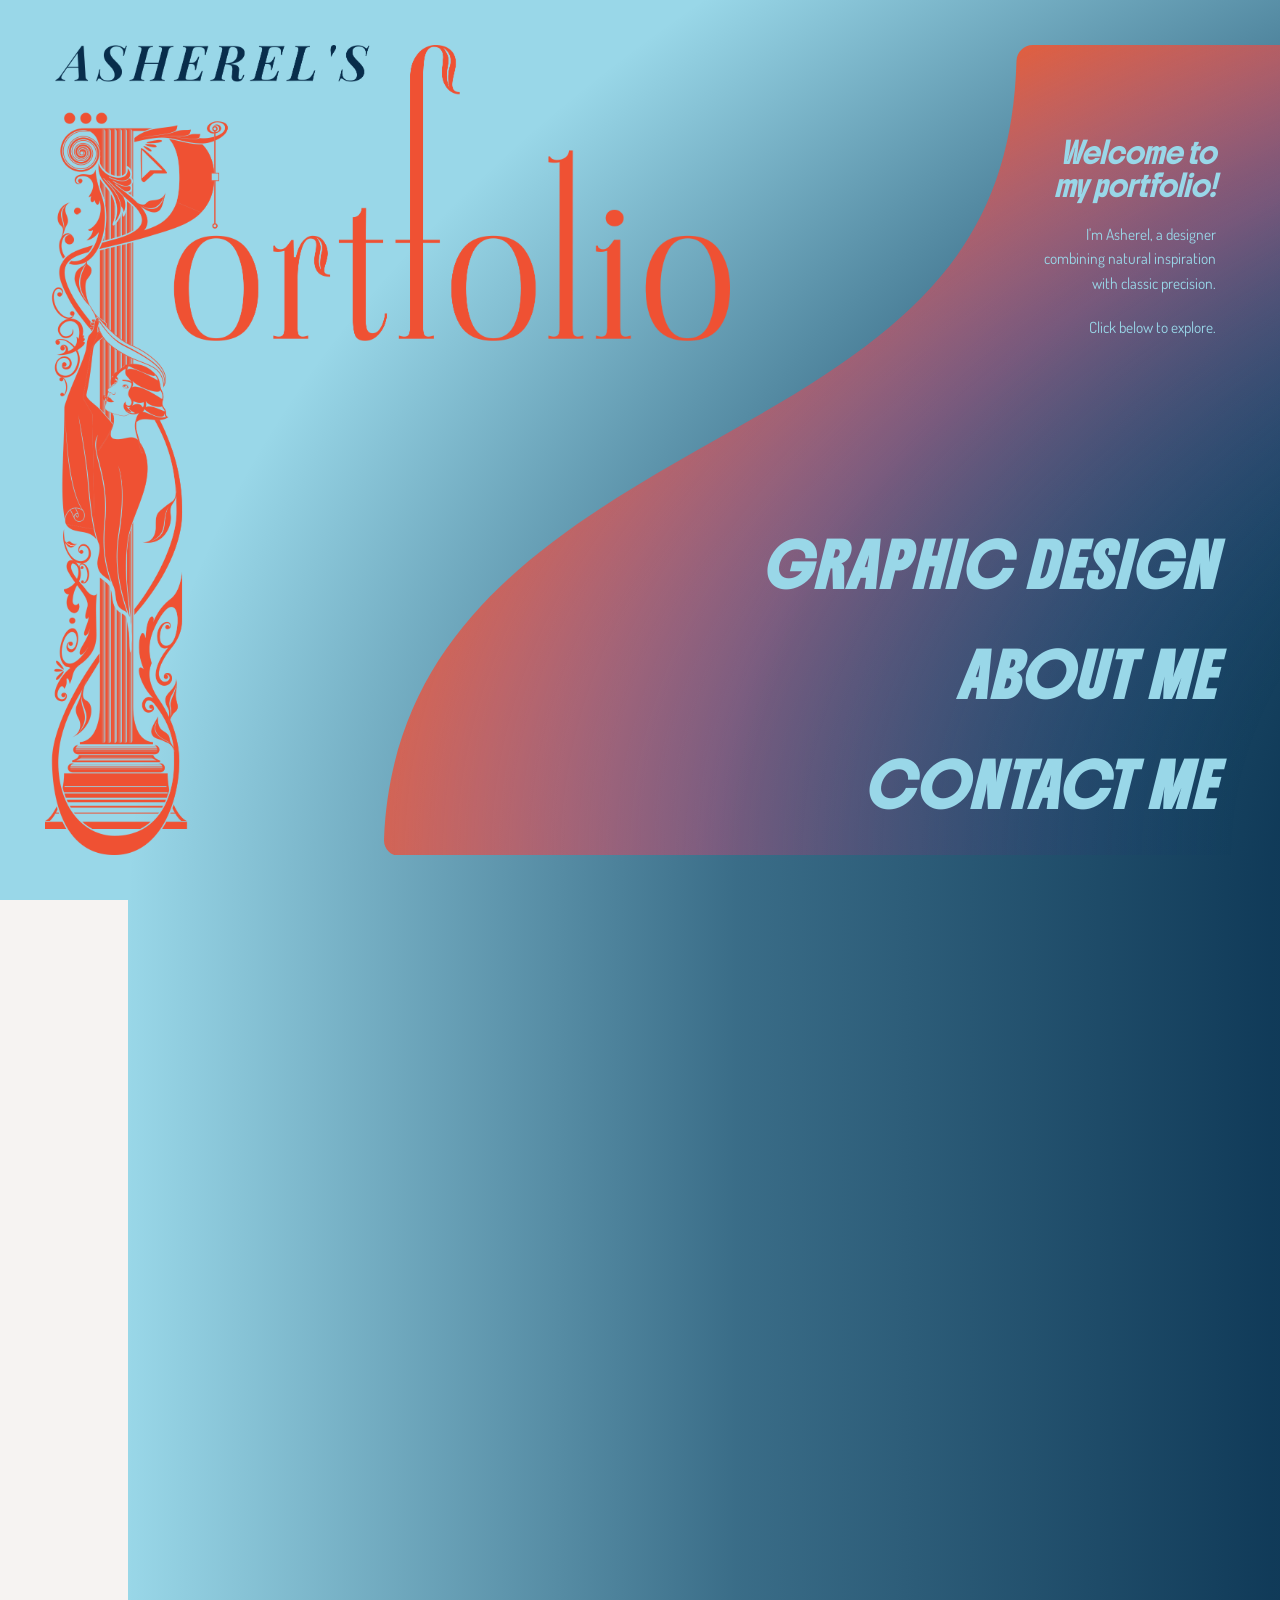
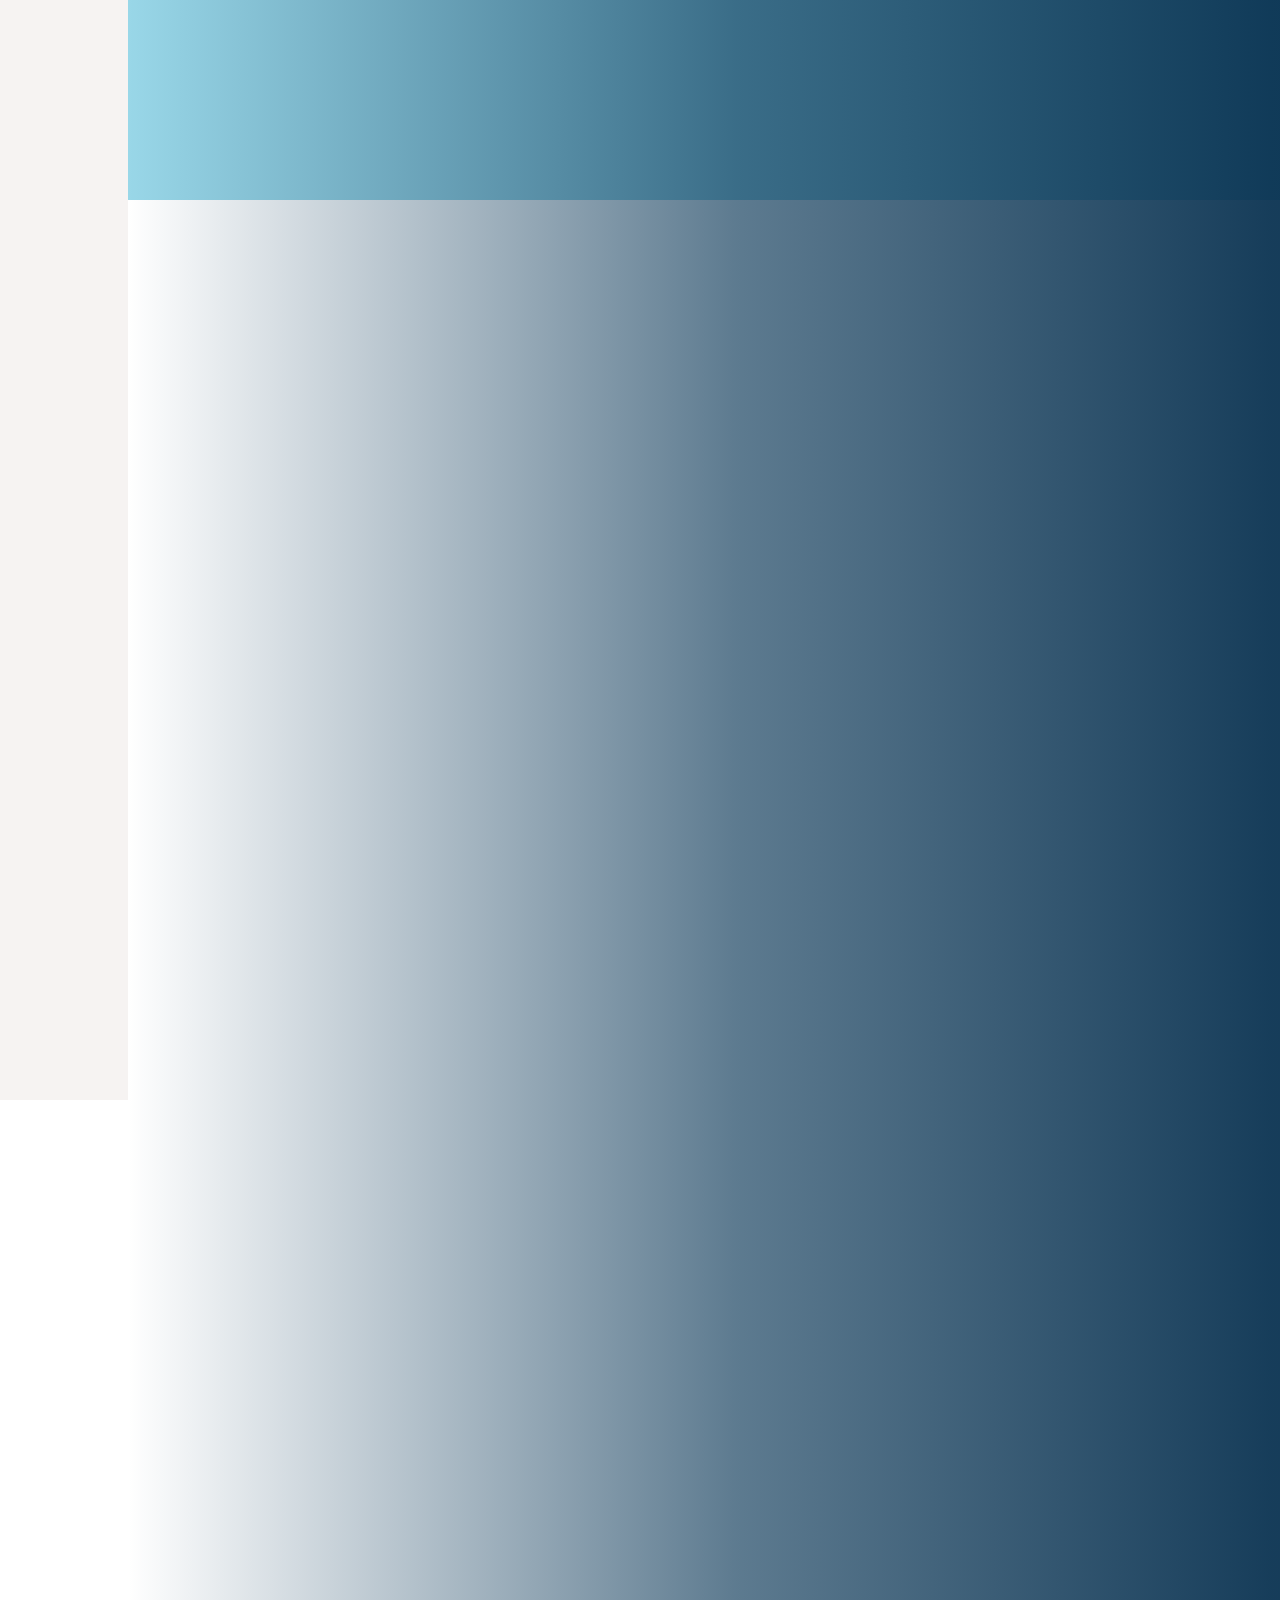
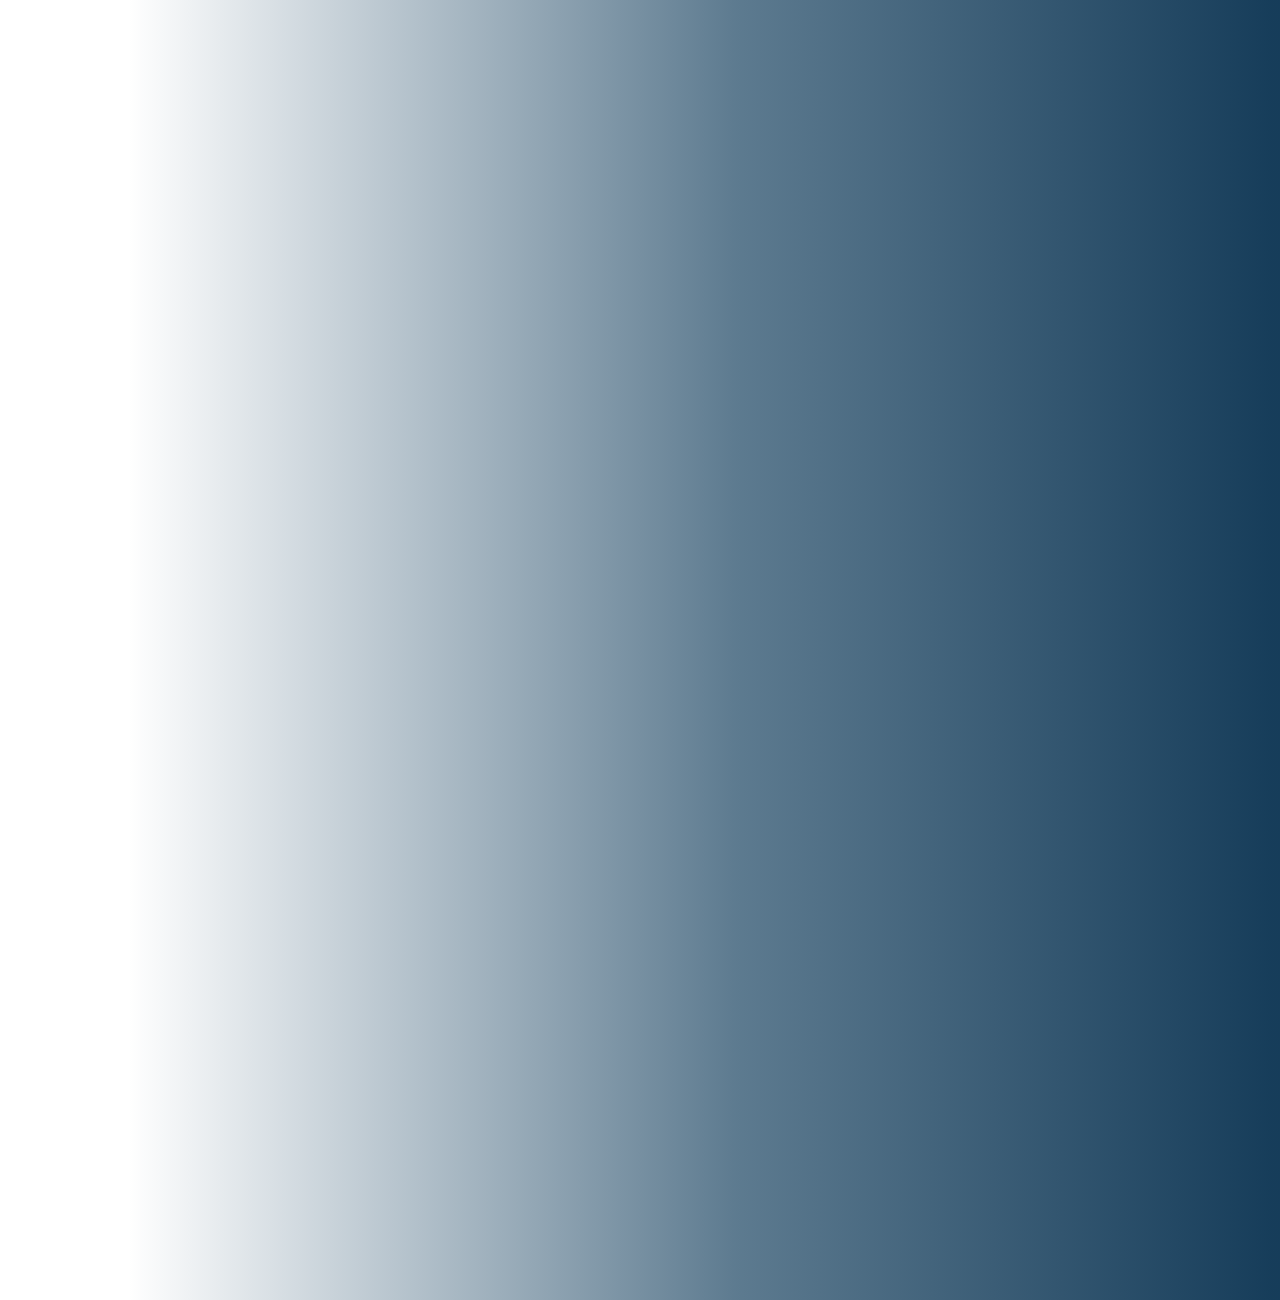
==== index.html @ 31851cdd "Update index.html" ====
<!DOCTYPE html>
<html lang="en">
<head>
<meta charset="UTF-8">
<title>Portfolio</title>
<link rel="preconnect" href="https://fonts.googleapis.com">
<link rel="preconnect" href="https://fonts.gstatic.com" crossorigin>
<link href="https://fonts.googleapis.com/css2?family=Dosis:wght@400;500;600;700;800&family=Boldonse:ital,wght@0,400;0,500;0,600;0,700;1,500;1,600&display=swap" rel="stylesheet">

<style>
* { margin:0; padding:0; box-sizing:border-box; }

body {
  overflow: hidden;
  font-family: 'Dosis', sans-serif;
}


/* ── BACKGROUNDS ── */
.background-gradient {
  position: absolute;
  top: 0; left: 0;
  width: 400vw; height: 200vh;
  background: #99d7e8;
  z-index: -3;
}

.radial-gradient {
  position: absolute;
  width: 400vw; height: 200vh;
  left: 200vw; top: 0;
  pointer-events: none;
  z-index: -1;
  background: radial-gradient(
    ellipse 190vw 155vh at center,
    #082d4b 34%,
    rgba(8,49,80,0.94) 53%,
    rgba(9,54,86,0.66) 75%,
    rgba(23,173,224,0) 100%
  );
  clip-path: polygon(0 0, 100% 0, 100% 50%, 0 50%);
}

.white-fill {
  position: absolute;
  width: 10vw; height: 200vh;
  left: 0; top: 100vh;
  background: #f6f3f2;
  z-index: -1;
}

.solid-extension {
  position: absolute;
  width: calc(200vw - 10vw); height: 400vh;
  left: 10vw; top: 100vh;
  background: linear-gradient(to left,
    #082d4b 34%,
    rgba(8,49,80,0.94) 53%,
    rgba(9,54,86,0.66) 75%,
    rgba(23,173,224,0) 100%
  );
  z-index: -1;
}

/* ── OGEE ── */
.ogee-shape-group {
  position: absolute;
  top: 5vh; left: 30vw;
  height: 90vh; width: auto;
  z-index: 999;
  pointer-events: none;
}
.ogee-shape-group svg {
  width: auto; height: 100%;
  display: block; overflow: visible;
}

/* ── LAYOUT ── */
.main-scroll {
  display: flex;
  width: 200vw; height: 100vh;
}
.screen {
  width: 100vw; height: 100vh;
  flex-shrink: 0;
  position: relative;
}
#graphic {
  width: 100vw; height: 100vh;
  overflow: hidden; flex-shrink: 0;
}
.graphic-scroll { height: 400vh; position: relative; }
.bottom-horizontal {
  display: flex;
  width: 200vw; height: calc(100vh + 2px);
  position: relative;
  z-index: 2;
  background: #99d7e8;
  margin-top: -0.3vh;
}



#about, #contact {
  position: relative;
  z-index: 3;
  background: #99d7e8;
}

/* ── NAV ── */
.nav {
  position: absolute;
  top: 0; left: 0; right: 0;
  height: 11vh;
  display: flex;
  align-items: center;
  gap: 2.5vw;
  padding: 0 3vw;
  z-index: 100;
}
.nav a {
  font-family: 'Dosis', sans-serif;
  font-weight: 700;
  font-style: italic;
  font-size: clamp(0.65rem, 1vw, 1rem);
  color: #99d7e8;
  text-decoration: none;
  letter-spacing: 0.04em;
  text-transform: uppercase;
  cursor: pointer;
  opacity: 1;
  transition: color 0.8s ease;
}
.nav a:hover { color: #8adbf8; }
/* Dark nav variant for light-background screens */
.nav.dark a { color: #082d4b; }

/* ── HOME ── */
#home { background: transparent; }

/* Home-specific nav: bottom-right, vertical list, right-aligned */
.nav-home {
  position: absolute;
  right: 5vw;
  bottom: 10vh;
  display: flex;
  flex-direction: column;
  align-items: flex-end;
  gap: clamp(2.5rem, 7vh, 7rem);
  pointer-events: all;
}
.nav-home a {
  font-family: 'Boldonse', serif;
  font-weight: 600;
  font-style: italic;
  font-size: clamp(1.5rem, 3.2vw, 5rem);
  color: #99d7e8;
  text-decoration: none;
  text-transform: uppercase;
  letter-spacing: 0.05em;
  cursor: pointer;
  line-height: 1;
  transition: color 0.8s ease;
  display: flex;
  align-items: center;
  gap: 1em;
}
.nav-home a:hover { color: #8adbf8; }

/* Hand pointer on nav hover */
.nav-hand {
  display: inline-block;
  height: 0.85em;
  width: 1.5em;
  background-image: url("[data-uri]");
  background-image: url("[data-uri]");
  background-size: contain;
  background-repeat: no-repeat;
  background-position: center;
  opacity: 0;
  transition: opacity 0.8s ease;
  pointer-events: none;
  flex-shrink: 0;
  margin-top: 0.3em;
}
.nav-home a:hover .nav-hand { opacity: 1; }

/* Welcome text — inside ogee rectangle, right-aligned with nav */
.home-welcome-wrap {
  position: absolute;
  right: 5vw;
  left: auto;
  width: 22vw;
  bottom: 62.3vh;
  top: auto;
  max-width: none;
  display: flex;
  flex-direction: column;
  justify-content: flex-end;
  gap: 1.2em;
  z-index: 1000;
  text-align: right;
  padding-left: 4vw;
}
.home-welcome-title {
  font-family: 'Boldonse', serif;
  font-weight: 500;
  font-style: italic;
  font-size: clamp(1.1rem, 1.6vw, 1.8rem);
  color: #99d7e8;
  line-height: 1.6;
  text-wrap: balance;
}
.home-welcome-body {
  font-family: 'Dosis', sans-serif;
  font-weight: 400;
  font-size: clamp(0.9rem, 1.2vw, 1.4rem);
  color: #99d7e8;
  line-height: 1.6;
  text-wrap: balance;
}

/* ── GRAPHIC DESIGN ── */
.gd-panel {
  height: auto;
  min-height: 300vh;
  position: relative;
  padding: 23vh 4vw 14vh;
}
.gd-section-title {
  position: absolute;
  top: 11vh; left: 4vw;
  font-family: 'Dosis', sans-serif;
  font-weight: 800;
  font-style: italic;
  font-size: clamp(1.4rem, 2.8vw, 2.8rem);
  color: #99d7e8;
  letter-spacing: 0.04em;
  text-transform: uppercase;
}

/* 2 columns x 4 rows */
.cards-grid {
  display: grid;
  grid-template-columns: repeat(2, 31.25vw);
  gap: 14vh 12vw;
  width: fit-content;
  margin: 0 auto;
}
.card {
  display: flex;
  flex-direction: column;
  background: transparent;
  border: none;
  border-radius: 0;
  overflow: visible;
  justify-self: start;
  width: 100%;
}
.card-thumb {
  width: 31.25vw;
  height: 31.25vw;
  flex-shrink: 0;
  position: relative;
  background: linear-gradient(135deg, rgba(8,45,75,0.55) 0%, rgba(23,173,224,0.18) 100%);
  overflow: hidden;
  cursor: pointer;
}
/* Hover overlay */
.card-thumb::after {
  content: '';
  position: absolute;
  inset: 0;
  background: linear-gradient(-45deg, rgba(175,231,252,0.40) 0%, rgba(175,231,252,0.80) 100%);
  opacity: 0;
  transition: opacity 0.4s ease;
  filter: blur(6px);
  z-index: 0;
}
.card-thumb:hover::after { opacity: 1; }
.card-thumb .card-hover-label {
  position: absolute;
  inset: 0;
  display: flex;
  align-items: flex-start;
  padding-top: 30%;
  justify-content: center;
  opacity: 0;
  transition: opacity 0.4s ease;
  pointer-events: none;
  z-index: 3;
}
.card-thumb:hover .card-hover-label { opacity: 1; }
.card-hover-label span {
  display: block;
  width: 80%;
  text-align: center;
  font-family: 'Dosis', sans-serif;
  font-weight: 700;
  font-style: italic;
  font-size: clamp(0.6rem, 1vw, 1rem);
  color: rgba(8,45,77,0.61);
  text-transform: uppercase;
  letter-spacing: 0.04em;
  white-space: nowrap;
}
.card-info {
  padding: 1em 0 0.2em;
  display: flex;
  flex-direction: column;
  gap: 0.1em;
}
.card-title {
  font-family: 'Dosis', sans-serif;
  font-weight: 800;
  font-style: italic;
  font-size: clamp(0.7rem, 0.95vw, 1rem);
  color: #99d7e8;
  text-transform: uppercase;
}
.card-sub {
  font-family: 'Dosis', sans-serif;
  font-weight: 700;
  font-size: clamp(0.6rem, 0.75vw, 0.8rem);
  color: #99d7e8;
  opacity: 0.65;
}
.card-link {
  display: none;
  font-size: 0;
}
.card-link:hover { opacity: 1; }

/* ── PROJECT MODAL ── */
#projectModalOverlay {
  position: fixed;
  inset: 0;
  z-index: 3000;
  background: rgba(4,20,35,0);
  opacity: 0;
  pointer-events: none;
  transition: opacity 0.4s ease, background 0.4s ease;
}
#projectModalOverlay.open {
  opacity: 1;
  pointer-events: all;
  background: rgba(4,20,35,0.55);
}
#projectModalPanel {
  position: fixed;
  top: 50vh; left: 50vw; width: 0; height: 0;
  background: #f6f3f2;
  overflow: hidden;
  box-shadow: 0 10px 50px rgba(0,0,0,0.4);
  box-sizing: border-box;
}
#projectModalClose {
  position: absolute;
  top: 2.2vh; right: 2vw;
  width: 3em; height: 3em;
  border: none;
  background: rgba(8,45,75,0.12);
  color: #082d4b;
  border-radius: 50%;
  padding: 0;
  cursor: pointer;
  display: flex;
  align-items: center;
  justify-content: center;
  transition: background 0.2s ease, transform 0.2s ease, opacity 0.3s ease;
  opacity: 0;
  z-index: 2;
}
#projectModalClose svg {
  width: 1.15em;
  height: 1.15em;
  display: block;
}
#projectModalPanel.expanded #projectModalClose { opacity: 1; }
#projectModalClose:hover { background: rgba(8,45,75,0.28); transform: scale(1.08); }

#projectModalNav {
  position: absolute;
  bottom: 3vh; left: 50%;
  transform: translateX(-50%);
  display: flex;
  align-items: center;
  gap: 2.5em;
  opacity: 0;
  transition: opacity 0.3s ease;
  z-index: 2;
}
#projectModalPanel.expanded #projectModalNav { opacity: 1; }
.project-modal-arrow {
  background: none;
  border: none;
  color: #082d4b;
  cursor: pointer;
  opacity: 0.65;
  padding: 0.3em 0.5em;
  display: flex;
  align-items: center;
  justify-content: center;
  transition: opacity 0.2s ease, transform 0.2s ease;
}
.project-modal-arrow svg {
  width: 2.2rem;
  height: 2.2rem;
  display: block;
}
.project-modal-arrow:hover { opacity: 1; transform: scale(1.15); }

#projectModalContent {
  position: absolute;
  inset: 0;
  overflow-y: auto;
  padding: 7vh 6vw 9vh;
  box-sizing: border-box;
  opacity: 0;
  transition: opacity 0.35s ease;
}
#projectModalPanel.expanded #projectModalContent { opacity: 1; }

.project-modal-title {
  font-family: 'Dosis', sans-serif;
  font-weight: 800;
  font-style: italic;
  font-size: clamp(1.4rem, 2.8vw, 2.8rem);
  color: #082d4b;
  text-transform: uppercase;
  letter-spacing: 0.04em;
  margin-bottom: 0.3em;
}
.project-modal-text {
  font-family: 'Dosis', sans-serif;
  font-weight: 500;
  font-size: clamp(0.9rem, 1.2vw, 1.1rem);
  color: #082d4b;
  max-width: 46em;
  line-height: 1.5;
  margin-bottom: 4vh;
}
.project-modal-images {
  display: flex;
  flex-wrap: wrap;
  gap: 2vw;
}
.project-modal-image {
  width: 22vw;
  height: 22vw;
  max-width: 320px;
  max-height: 320px;
  border-radius: 4px;
  background: linear-gradient(135deg, rgba(8,45,75,0.30) 0%, rgba(23,173,224,0.18) 100%);
}

/* ── ABOUT ── */
#about {
  background: transparent;
  position: relative;
  z-index: 5;
  display: flex;
  flex-direction: column;
  justify-content: center;
  padding: 5vh 6vw 6vh 12.75vw;
}
.about-section-title {
  position: absolute;
  top: 11vh; left: 5vw;
  font-family: 'Dosis', sans-serif;
  font-weight: 800;
  font-style: italic;
  font-size: clamp(1.4rem, 2.8vw, 2.8rem);
  color: #99d7e8;
  letter-spacing: 0.04em;
  text-transform: uppercase;
}
.about-body {
  font-family: 'Dosis', sans-serif;
  font-weight: 400;
  font-size: clamp(0.8rem, 1vw, 1rem);
  color: #99d7e8;
  line-height: 1.85;
  max-width: 52ch;
}

/* ── CONTACT ── */
#contact {
  background: transparent;
  position: relative;
  z-index: 5;
  display: flex;
  flex-direction: column;
  justify-content: center;
  padding: 5vh 6vw 6vh 12.75vw;
}
.contact-section-title {
  position: absolute;
  top: 11vh; left: 5vw;
  font-family: 'Dosis', sans-serif;
  font-weight: 800;
  font-style: italic;
  font-size: clamp(1.4rem, 2.8vw, 2.8rem);
  color: #082d4b;
  letter-spacing: 0.04em;
  text-transform: uppercase;
}
.contact-name {
  font-family: 'Boldonse', serif;
  font-weight: 700;
  font-size: clamp(1.4rem, 2.2vw, 2.5rem);
  color: #082d4b;
  line-height: 1.1;
  margin-bottom: 0.15em;
}
.contact-email-display {
  font-family: 'Dosis', sans-serif;
  font-weight: 700;
  font-style: italic;
  font-size: clamp(0.75rem, 1vw, 1rem);
  color: #082d4b;
  opacity: 0.6;
  margin-bottom: 2.5vh;
}
.contact-form {
  display: flex;
  flex-direction: column;
  gap: 0;
  width: 100%;
  max-width: 36vw;
}
.contact-label {
  font-family: 'Dosis', sans-serif;
  font-weight: 700;
  font-size: clamp(0.7rem, 0.9vw, 0.9rem);
  color: #082d4b;
  margin-top: 1.2vh;
}
.contact-input {
  background: rgba(255,255,255,0.4);
  border: none;
  border-bottom: 1.5px solid rgba(8,45,75,0.45);
  outline: none;
  font-family: 'Dosis', sans-serif;
  font-size: clamp(0.75rem, 0.9vw, 0.9rem);
  color: #082d4b;
  padding: 0.25em 0;
  width: 100%;
}
.contact-input::placeholder { color: #082d4b; opacity: 0.3; }
.contact-textarea {
  border: none;
  outline: none;
  font-family: 'Dosis', sans-serif;
  font-size: clamp(0.75rem, 0.9vw, 0.9rem);
  color: #082d4b;
  padding: 0.4em 0.6em;
  width: 100%;
  resize: none;
  height: 25vh;
  margin-top: 0.4em;
}
.contact-textarea::placeholder { color: #082d4b; opacity: 0.3; }
.contact-send {
  align-self: center;
  margin-top: 0;
  background: #082d4b;
  color: #99d7e8;
  font-family: 'Dosis', sans-serif;
  font-weight: 800;
  font-style: italic;
  font-size: clamp(0.65rem, 0.85vw, 0.9rem);
  letter-spacing: 0.1em;
  border: none;
  padding: 0.55em 2.8em;
  border-radius: 999px;
  cursor: pointer;
  line-height: 1;
  vertical-align: middle;
  box-shadow: 5px 5px 14px 2px rgba(26,170,218,0.65), inset 6px 6px 16px 2px rgba(227,94,41,0.4);
  transition: opacity 0.2s;
}
.contact-send:hover { opacity: 0.8; }

/* GD nav */
.nav-gd {
  display: flex;
  flex-direction: row;
  align-items: flex-start;
  position: absolute;
  top: 5.2vh;
  left: 0; right: 0;
  justify-content: space-between;
  z-index: 79;
  overflow: visible;
  pointer-events: all;
  padding: 0;
  gap: 0;
}
.nav-gd a {
  display: block;
  line-height: 1;
  padding: 0;
  font-family: 'Dosis', sans-serif;
  font-weight: 700;
  font-style: italic;
  font-size: clamp(1.0rem, 1.5vw, 1.5rem);
  transition: color 0.8s ease, font-size 0.4s ease, transform 0.4s ease;
  transform-origin: left center;
}
.nav-gd a.nav-selected:hover { color: #8adbf8; }
.nav-gd a.nav-selected {
  font-family: 'Boldonse', serif;
  font-weight: 600;
  font-style: italic;
  font-size: clamp(1.8rem, 3vw, 4rem);
  text-transform: uppercase;
  letter-spacing: 0.04em;
}
/* Contact me link colors */
.nav-contact a { color: #082d4b !important; }
.nav-contact a:hover { color: #527c96 !important; }
.nav-contact a.nav-selected { color: #082d4b !important; }
.nav-contact a.nav-selected:hover { color: #527c96 !important; }
/* Nav contact colors for GD gradient fade */
.nav-gd::before { display: none; }



.ogee-about-group {
  position: absolute;
  top: 5.15vh; right: 50vw;
  height: 90vh; width: auto;
  z-index: 2;
  pointer-events: none;
  transform: scaleX(-1);
}
.ogee-about-group svg {
  width: auto; height: 100%;
  display: block; overflow: visible;
}





/* Modern contact form */
.contact-field {
  position: relative;
  margin-bottom: 0;
  display: flex;
  flex-direction: column;
}
.contact-field label {
  font-family: 'Dosis', sans-serif;
  font-size: clamp(0.8rem, 0.95vw, 1.05rem);
  font-weight: 700;
  color: #082d4b;
  letter-spacing: 0.02em;
  margin-bottom: 0.3em;
  pointer-events: none;
}
.contact-field input,
.contact-field textarea {
  background: rgba(255,255,255,0.4);
  border: none;
  border-radius: 0 2.37vh 0 0;
  box-shadow: none;
  outline: none;
  font-family: 'Dosis', sans-serif;
  font-size: clamp(1.2rem, 1.6vw, 1.8rem);
  color: #082d4b;
  font-weight: 600;
  padding: 0 0.6em 1em;
  box-sizing: border-box;
  transition: border-color 0.3s ease;
  resize: none;
  flex: 1;
}
.contact-field input:focus,
.contact-field textarea:focus {
  border-color: #082d4b;
}

.contact-field {
  position: relative;
  margin-bottom: 0;
}
.contact-field input,
.contact-field textarea {
  width: 100%;
  border: none;
  outline: none;
  font-family: 'Dosis', sans-serif;
  font-size: clamp(0.85rem, 1vw, 1rem);
  color: #082d4b;
  padding: 0.8em 0.6em 0.3em;
  box-sizing: border-box;
  transition: border-color 0.3s ease;
  resize: none;
}
.contact-field textarea { height: 25vh; display: block; }
.contact-field input:focus,
.contact-field textarea:focus { border-bottom-color: #082d4b; }



.contact-form-grid {
  display: grid;
  grid-template-columns: 1fr 1fr;
  gap: 0 2vw;
  width: 100%;
  height: 100%;
}
.contact-form-left {
  display: flex;
  flex-direction: column;
  gap: 1vh;
  height: 100%;
}
.contact-form-left .contact-field {
  align-self: flex-start;
}
.contact-form-right {
  display: flex;
  flex-direction: column;
}
.contact-form-right,
.contact-form-right .contact-field,
.contact-form-right .contact-field textarea {
  flex: 1;
  height: 100%;
  display: flex;
  flex-direction: column;
}
.contact-form-left .contact-field {
  flex: 1;
  display: flex;
  flex-direction: column;
}
.contact-form-left .contact-field input {
  flex: none;
  height: auto;
  line-height: normal;
  padding: 0.55em 0.6em;
}

.contact-field input {
  flex: none;
  height: auto;
  line-height: normal;
  padding: 0.55em 0.6em;
}

#messageCol textarea::-webkit-scrollbar {
  display: block !important;
  width: 270px;
}
#messageCol textarea::-webkit-scrollbar-track {
  background: transparent;
}
#messageCol textarea::-webkit-scrollbar-thumb,
#messageCol textarea::-webkit-scrollbar-thumb:hover,
#messageCol textarea::-webkit-scrollbar-thumb:active {
  background: #082d4b !important;
  border-radius: 15px;
  min-height: 40px;
}
#messageCol textarea {
  overflow-y: scroll;
  scrollbar-width: auto;
  scrollbar-color: #082d4b transparent;
}

.contact-send:hover {
  background: #034b79;
  transition: background 0.2s, transform 0.1s, box-shadow 0.1s;
}
.contact-send:active {
  background: #054d70;
  transform: translateY(2px) scale(0.98);
  box-shadow: 2px 2px 6px 1px rgba(26,170,218,0.5), inset 6px 6px 16px 2px rgba(227,94,41,0.4);
}
.contact-send {
  transition: background 0.2s, transform 0.1s, box-shadow 0.1s;
}

#navContact {
  transform-origin: right center;
}


#attachFileCount { position: relative; display: inline-block; padding-right: 0.5em; }

</style>
</head>
<body>

<!-- BACKGROUNDS -->
<div class="background-gradient" id="bg"></div>
<div class="radial-gradient" id="radial"></div>
<div class="white-fill"></div>
<div class="solid-extension" id="solidExt"></div>

<!-- HEADER IMAGE -->
<img id="headerImg" src="[data-uri]" alt="Portfolio header"
  style="position:absolute; top:5vh; left:5vh; height:90vh; width:auto; z-index:50; pointer-events:none;" />

<!-- OGEE + RECTANGLE -->
<div class="ogee-shape-group" id="ogeeGroup">
  <svg id="ogeeSvg" viewBox="0 0 200 57" xmlns="http://www.w3.org/2000/svg" overflow="visible">
    <defs>
      <radialGradient id="sharedGradient" gradientUnits="userSpaceOnUse"
        cx="0" cy="0" r="1" fx="0" fy="0">
        <stop offset="0%"   stop-color="#eb0a48" stop-opacity="0"/>
        <stop offset="56%"  stop-color="#072480" stop-opacity="0"/>
        <stop offset="78%"  stop-color="#d4406e" stop-opacity="0.41"/>
        <stop offset="100%" stop-color="#fc5a18" stop-opacity="1"/>
      </radialGradient>
      <mask id="ogeeMask">
        <path id="ogeePath" d="M45.657,0 C45.032,0 44.527,0.507 44.509,1.132
                 C44.157,13.411 37.987,19.407 26.182,26.161
                 C14.362,32.925 0.607,39.564 0,55.932
                 C-0.022,56.557 0.487,57.064 1.112,57.064 H100 V0 Z" fill="white"/>
      </mask>
    </defs>
    <rect x="0" y="0" width="100" height="57" fill="url(#sharedGradient)" mask="url(#ogeeMask)"/>
    <rect id="rectExt" x="100" y="0" height="57" width="0" fill="url(#sharedGradient)"/>
  </svg>
</div>

</div>


<!-- HOME NAV (outside main-scroll, same stacking context as ogee) -->
<div id="homeNavWrap" style="position:absolute; top:0; left:0; width:100vw; height:100vh; z-index:1000; pointer-events:none;">
  <nav class="nav-home" id="homeNav">
    <a onclick="goTo('graphic')"><span class="nav-hand"></span>Graphic Design</a>
    <a onclick="goTo('about')"><span class="nav-hand"></span>About Me</a>
    <a onclick="goTo('contact')"><span class="nav-hand"></span>Contact Me</a>
  </nav>
</div>

<!-- HOME WELCOME TEXT (outside main-scroll, same stacking context as ogee) -->
<div class="home-welcome-wrap" id="homeWelcome">
  <div class="home-welcome-title">Welcome to my portfolio!</div>
  <div class="home-welcome-body">I'm Asherel, a designer combining natural inspiration with classic precision.</div>
  <div class="home-welcome-body">Click below to explore.</div>
</div>

<!-- ═══════════ MAIN SCROLL ═══════════ -->
<div class="main-scroll" id="main">

  <!-- HOME -->
  <section id="home" class="screen">
  </section>

  <!-- GRAPHIC DESIGN -->
  <section id="graphic">
    <div class="graphic-scroll" id="graphicScroll">

      <div class="gd-panel">
        <div id="gdFade" style="position:absolute;top:0;left:-200vw;right:-200vw;height:22vh;background:linear-gradient(to bottom,rgba(8,45,75,0.92) 0%,rgba(8,45,75,0.75) 30%,rgba(8,45,75,0.45) 65%,rgba(8,45,75,0.15) 85%,transparent 100%);pointer-events:none;z-index:78;opacity:0;transition:opacity 0.4s ease;"></div>
        <nav class="nav nav-gd" id="persistNav">
          <a onclick="goTo('home')" id="navHome">Home</a>
          <a onclick="goTo('graphic')" class="nav-selected" id="navGraphic">Graphic Design</a>
          <a onclick="goTo('about')" id="navAbout">About Me</a>
          <a onclick="goTo('contact')" id="navContact">Contact Me</a>
        </nav>

        <div class="cards-grid">
          <div class="card"><div class="card-thumb"><div class="card-hover-label"><span>View Project Details</span></div></div><div class="card-info"><div class="card-title">Lorem Ipsum</div><div class="card-sub">Lorem ipsum dolor sit amet</div></div></div>
          <div class="card"><div class="card-thumb"><div class="card-hover-label"><span>View Project Details</span></div></div><div class="card-info"><div class="card-title">Lorem Ipsum</div><div class="card-sub">Lorem ipsum dolor sit amet</div></div></div>
          <div class="card"><div class="card-thumb"><div class="card-hover-label"><span>View Project Details</span></div></div><div class="card-info"><div class="card-title">Lorem Ipsum</div><div class="card-sub">Lorem ipsum dolor sit amet</div></div></div>
          <div class="card"><div class="card-thumb"><div class="card-hover-label"><span>View Project Details</span></div></div><div class="card-info"><div class="card-title">Lorem Ipsum</div><div class="card-sub">Lorem ipsum dolor sit amet</div></div></div>
          <div class="card"><div class="card-thumb"><div class="card-hover-label"><span>View Project Details</span></div></div><div class="card-info"><div class="card-title">Lorem Ipsum</div><div class="card-sub">Lorem ipsum dolor sit amet</div></div></div>
          <div class="card"><div class="card-thumb"><div class="card-hover-label"><span>View Project Details</span></div></div><div class="card-info"><div class="card-title">Lorem Ipsum</div><div class="card-sub">Lorem ipsum dolor sit amet</div></div></div>
          <div class="card"><div class="card-thumb"><div class="card-hover-label"><span>View Project Details</span></div></div><div class="card-info"><div class="card-title">Lorem Ipsum</div><div class="card-sub">Lorem ipsum dolor sit amet</div></div></div>
          <div class="card"><div class="card-thumb"><div class="card-hover-label"><span>View Project Details</span></div></div><div class="card-info"><div class="card-title">Lorem Ipsum</div><div class="card-sub">Lorem ipsum dolor sit amet</div></div></div>
        </div>
      </div>

      <!-- Sky-cream extension covering left of bottomRow -->
      <!-- ABOUT + CONTACT bottom row -->
      <div class="bottom-horizontal" id="bottomRow">
        <!-- Contact ogee -->
        <div class="ogee-about-group">
            <svg id="ogeeContactSvg" viewBox="0 0 200 57" xmlns="http://www.w3.org/2000/svg" overflow="visible">
              <defs>
                <radialGradient id="contactGradient" gradientUnits="userSpaceOnUse" cx="0" cy="0" r="1" fx="0" fy="0">
                  <stop offset="0%"   stop-color="#eb0a48" stop-opacity="0"/>
                  <stop offset="56%"  stop-color="#072480" stop-opacity="0"/>
                  <stop offset="78%"  stop-color="#d4406e" stop-opacity="0.41"/>
                  <stop offset="100%" stop-color="#fc5a18" stop-opacity="1"/>
                </radialGradient>
                <mask id="contactMask">
                  <path d="M45.657,0 C45.032,0 44.527,0.507 44.509,1.132
                           C44.157,13.411 37.987,19.407 26.182,26.161
                           C14.362,32.925 0.607,39.564 0,55.932
                           C-0.022,56.557 0.487,57.064 1.112,57.064 H100 V0 Z" fill="white"/>
                </mask>
              </defs>
              <rect x="0" y="0" width="100.5" height="57" fill="url(#contactGradient)" mask="url(#contactMask)"/>
              <rect id="contactRectExt" x="100" y="0" height="57" width="0" fill="url(#contactGradient)"/>
            </svg>
          </div>
        <!-- Blur strip over contact me ogee -->
<div id="blurStrip" style="position:absolute;z-index:5;top:50%;transform:translateY(-50%);height:65vh;backdrop-filter:blur(50px);-webkit-backdrop-filter:blur(50px);background:rgba(153,215,232,0.4);pointer-events:none;opacity:0;transition:opacity 0.4s ease;top:calc(50% + 7.5vh) !important;"></div>
        <!-- Contact form overlay -->
<div id="contactFormOverlay" style="position:absolute;z-index:9;top:50%;transform:translateY(-50%);height:65vh;padding:0 0 0 1.5vw;box-sizing:border-box;opacity:0;transition:opacity 0.4s ease;display:flex;flex-direction:column;top:calc(50% + 7.5vh) !important;">          <div id="contactFormInner" style="position:relative;width:100%;flex:1;min-height:0;">
            <!-- Left half: name, email -->
            <div style="position:absolute;top:0;left:0;height:100%;display:flex;flex-direction:column;">
              <div class="contact-field">
                <label>Your name</label>
                <input type="text" placeholder="" autocomplete="name">
              </div>
              <div class="contact-field">
                <label>Your email</label>
                <input type="email" placeholder="" autocomplete="email">
              </div>
            </div>
            <!-- Right half: message + send, top aligned with bottom of email field -->
            <div id="messageCol" style="position:absolute;left:0;right:0;display:flex;flex-direction:column;">
              <div class="contact-field" style="flex:1;">
                <label>Message</label>
                <textarea placeholder="" style="box-sizing:border-box;resize:none;"></textarea>
              <div style="position:relative;height:0;">
              <span onclick="document.getElementById('contactFile').click();" style="position:absolute;bottom:-2.2em;left:0;display:inline-flex;align-items:flex-start;gap:0.35em;cursor:pointer;">
                <svg xmlns="http://www.w3.org/2000/svg" width="1.1em" height="1.1em" viewBox="0 0 24 24" fill="none" stroke="currentColor" stroke-width="2" stroke-linecap="round" stroke-linejoin="round" style="flex-shrink:0;opacity:0.8;margin-top:0.15em;"><path d="M21.44 11.05l-9.19 9.19a6 6 0 0 1-8.49-8.49l9.19-9.19a4 4 0 0 1 5.66 5.66l-9.2 9.19a2 2 0 0 1-2.83-2.83l8.49-8.48"/></svg>
                <span style="font-family:'Dosis',sans-serif;font-size:1em;line-height:1.5;">Attach file <span style="font-style:italic;font-size:0.8em;opacity:0.6;">5MB limit</span></span>
              </span>
              <span id="attachedFileName" style="position:absolute;bottom:-4.0em;left:1.45em;display:none;font-family:'Dosis',sans-serif;font-size:1em;line-height:1.5;opacity:0.6;">
              <span id="attachFileCount" style="cursor:default;">
                <span id="attachCountText"></span>
                <svg xmlns="http://www.w3.org/2000/svg" width="0.9em" height="0.9em" viewBox="0 0 24 24" fill="none" stroke="currentColor" stroke-width="2.5" stroke-linecap="round" stroke-linejoin="round" style="margin-left:0.15em;vertical-align:middle;"><polyline points="9 18 15 12 9 6"/></svg>
                <span id="attachDropdown" style="position:absolute;left:100%;bottom:0;padding:0.8em 1.1em 0.8em 1.1em;margin-left:0em;background:rgba(255,255,255,0.9);border:1px solid rgba(8,45,75,0.2);border-radius:4px;min-width:12em;z-index:99999;display:none;box-shadow:0 2px 8px rgba(0,0,0,0.1);"></span>
              </span></span>
              </div></div>
              <input type="text" name="website" style="display:none;" tabindex="-1" autocomplete="off">
              <button class="contact-send" style="align-self:center;margin-top:1vh;padding:0.6em 3em;">Send message</button>
            </div>
          </div></div>

        <div style="position:absolute;top:0;left:0;width:100%;height:50vh;z-index:2;pointer-events:none;background:linear-gradient(to bottom,rgba(153,215,232,0.3) 0%,rgba(153,215,232,0) 100%);"></div>
        <div id="radialAbout" style="position:absolute;width:100%;height:100%;top:0;left:0;pointer-events:none;z-index:0;background:radial-gradient(ellipse 190vw 155vh at 5% 10%,#082d4b 15%,rgba(8,49,80,0.94) 35%,rgba(9,54,86,0.66) 60%,rgba(8,45,75,0) 100%),#99d7e8;"></div>

        <section id="about" class="screen">
<p class="about-body">
            Lorem ipsum dolor sit amet consectetur adipiscing elit. Quisque faucibus ex sapien vitae pellentesque sem placerat. In id malesuada lacinia integer nunc posuere. Ut hendrerit semper vel class aptent taciti sociosqu. Ad litora torquent per conubia nostra inceptos himenaeos.
            <br><br>
            Lorem ipsum dolor sit amet consectetur adipiscing elit. Quisque faucibus ex sapien vitae pellentesque sem placerat. In id cursus mi pretium tellus duis convallis.
            <br><br>
            Thank you for taking the time to look through my work. I'd love to hear from you.
          </p>
        </section>

        <section id="contact" class="screen">


        </div>
        </section>

      </div>
    </div>
  </section>

</div>

<script>





// ── NAV GLYPH ALIGNMENT ──
// Ratios from pixel scan: inkFromBoxTop difference relative to small Boldonse.
// Dosis: -3px at 16px = -0.1875 × fontSize
// Large Boldonse: -6px at 28.8px = -0.2083 × fontSize
(function() {
  function resolve(minR, vw, maxR) {
    const root = parseFloat(getComputedStyle(document.documentElement).fontSize);
    return Math.max(minR * root, Math.min(maxR * root, vw * window.innerWidth / 100));
  }

  function applyGlyphOffsets() {
    var root = parseFloat(getComputedStyle(document.documentElement).fontSize);
    var W    = window.innerWidth;
    function res(a,b,c){ return Math.max(a*root, Math.min(c*root, b*W/100)); }

    var smallPx = res(0.5691, 0.8537, 0.8537);
    var largePx = res(1.8,    3.0,    4.0);
    var dosisPx = res(1.0,    1.5,    1.5);

    // marginTop(f) = K1*f - K2 keeps Boldonse glyph aligned at ALL font sizes.
    // Derived from: 0 at f=smallPx and 0.12*largePx at f=largePx.
    var K1 = 0.12 * largePx / (largePx - smallPx);
    var K2 = K1 * smallPx;
    var boldonseCalc = 'calc(' + K1.toFixed(4) + 'em - ' + K2.toFixed(3) + 'px)';
    var dosisAdj     = (-0.25 * dosisPx).toFixed(2) + 'px';

    [document.getElementById('navHome'), navGraphic, navAbout, navContact].forEach(function(el) {
      if (!el) return;
      var isBoldonse = el.classList.contains('nav-selected') || el.style.fontFamily.includes('Boldonse');
      el.style.marginTop = isBoldonse ? boldonseCalc : dosisAdj;
    });
  }

  document.fonts.ready.then(applyGlyphOffsets);
  window.addEventListener('resize', applyGlyphOffsets);
  window._applyNavOffsets = applyGlyphOffsets;
})();














function alignGdNav() {
  const grid = document.querySelector('.cards-grid');
  const nav  = document.getElementById('persistNav');
  if (!grid || !nav) return;
  // Use offsetLeft (unaffected by transforms) for stable positioning
  nav.style.left  = grid.offsetLeft + 'px';
  nav.style.width = grid.offsetWidth + 'px';
  nav.style.right = 'auto';
}



const main           = document.getElementById("main");
const graphicScroll  = document.getElementById("graphicScroll");
const bottomRow      = document.getElementById("bottomRow");
const bg             = document.getElementById("bg");
const radial         = document.getElementById("radial");
const solidExt       = document.getElementById("solidExt");
const ogeeGroup      = document.getElementById("ogeeGroup");
const ogeeSvg        = document.getElementById("ogeeSvg");
const rectExt        = document.getElementById("rectExt");
const headerImg      = document.getElementById("headerImg");
const homeWelcome    = document.getElementById("homeWelcome");
const gdNav          = document.getElementById("persistNav");
const homeNavWrap    = document.getElementById("homeNavWrap");
const ogeePath     = document.getElementById("ogeePath");

// ── OGEE SPRING PHYSICS ──
const N = 16;
let springs = Array.from({length: N}, () => ({ disp: 0, vel: 0 }));
const springK      = 0.18;
const springDamp   = 0.65;
const pushRadius   = 6;
const pushStrength = 11;
const lateralK     = 0.08;

let cursorVBX = -999, cursorVBY = -999;



window.addEventListener("mouseleave", () => {
  cursorVBX = -999; cursorVBY = -999;
  springs.forEach(s => { s.vel += (Math.random() - 0.5) * 0.8; });
  scheduleAnimate();
});

const TOP_X = 44.502, TOP_Y = 0;
const MID_X = 26.182, MID_Y = 26.132;
const BOT_X = 0,      BOT_Y = 57;
const S1_CP1X = 44.502, S1_CP1Y = 13.71;
const S1_CP2X = 35.738, S1_CP2Y = 20.615;
const S2_CP1X = 16.626, S2_CP1Y = 31.649;
const S2_CP2X = 0,      S2_CP2Y = 40.704;

function baseOgeePos(t) {
  if (t <= 0.5) {
    const lt = t * 2, mt = 1 - lt;
    return {
      x: mt*mt*mt*TOP_X + 3*mt*mt*lt*S1_CP1X + 3*mt*lt*lt*S1_CP2X + lt*lt*lt*MID_X,
      y: mt*mt*mt*TOP_Y + 3*mt*mt*lt*S1_CP1Y + 3*mt*lt*lt*S1_CP2Y + lt*lt*lt*MID_Y,
    };
  } else {
    const lt = (t-0.5)*2, mt = 1 - lt;
    return {
      x: mt*mt*mt*MID_X + 3*mt*mt*lt*S2_CP1X + 3*mt*lt*lt*S2_CP2X + lt*lt*lt*BOT_X,
      y: mt*mt*mt*MID_Y + 3*mt*mt*lt*S2_CP1Y + 3*mt*lt*lt*S2_CP2Y + lt*lt*lt*BOT_Y,
    };
  }
}

const T_INNER_START = 0.026;
const T_INNER_END   = 0.974;
const basePts = Array.from({length: N}, (_, i) => {
  const t = T_INNER_START + (T_INNER_END - T_INNER_START) * (i / (N-1));
  return baseOgeePos(t);
});

function smoothTaper(t) {
  const edge = 0.15;
  if (t < edge)     { const u = t/edge;     return u*u*u*(u*(u*6-15)+10); }
  if (t > 1-edge)   { const u = (1-t)/edge; return u*u*u*(u*(u*6-15)+10); }
  return 1.0;
}

function updateOgeePath() { return false; }

let targetX=0, targetY=0, targetBottomX=0;
let currentX=0, currentY=0, currentBottomX=0;
const ease=0.12, snapThreshold=0.5;
let rafId=null, isAnimating=false;

function scheduleAnimate() {
  if (!isAnimating) {
    isAnimating = true;
    rafId = requestAnimationFrame(animate);
  }
}

function goTo(section) {
  const W = window.innerWidth;
  const maxY = graphicScroll.scrollHeight - window.innerHeight;
  if (section==='home')    { targetX=0;  targetY=0;    targetBottomX=0; }
  if (section==='graphic') { targetX=W;  targetY=0;    targetBottomX=0; }
  if (section==='about')   { targetX=W;  targetY=maxY; targetBottomX=0; }
  if (section==='contact') { targetX=W;  targetY=maxY; targetBottomX=W; }
  scheduleAnimate();
}



function updateRectWidth(r) {
  const right = window.innerWidth * 2 - currentX;
  const ogeeEnd = r.left + r.width * 0.5;
  const units = (right - ogeeEnd) * (200 / r.width);
  rectExt.setAttribute("width", Math.max(0, units));
}

function updateGradient(r) {
  const ppu = r.width / 200;
  const right = window.innerWidth * 2 - currentX;
  const bottom = r.top + r.height;
  const cx = (right - r.left) / ppu;
  const cy = (bottom - r.top) / ppu;
  const rx = (right - (window.innerWidth * 0.15 - currentX)) / ppu;
  const ry = (bottom - (-0.35 * window.innerHeight)) / ppu;
  const scaleY = ry / rx;
  sharedGradient.setAttribute("cx", cx);
  sharedGradient.setAttribute("cy", cy);
  sharedGradient.setAttribute("fx", cx);
  sharedGradient.setAttribute("fy", cy);
  sharedGradient.setAttribute("r",  rx);
  sharedGradient.setAttribute("gradientTransform",
    `translate(${cx},${cy}) scale(1,${scaleY}) translate(${-cx},${-cy})`);
}

function animate() {
  currentX      += (targetX       - currentX)       * ease;
  currentY      += (targetY       - currentY)       * ease;
  currentBottomX+= (targetBottomX - currentBottomX) * ease;

  const doneX  = Math.abs(targetX       - currentX)       < snapThreshold;
  const doneY  = Math.abs(targetY       - currentY)       < snapThreshold;
  const doneBX = Math.abs(targetBottomX - currentBottomX) < snapThreshold;
  if (doneX)  currentX       = targetX;
  if (doneY)  currentY       = targetY;
  if (doneBX) currentBottomX = targetBottomX;

  main.style.transform          = `translateX(-${currentX}px)`;
  graphicScroll.style.transform = `translateY(-${currentY}px)`;
  bottomRow.style.transform     = `translateX(-${currentBottomX}px)`;
  // bg stays fixed - no transform needed
  radial.style.transform        = `translate(calc(-50% - ${currentX}px),calc(-${currentY}px))`;
  solidExt.style.transform      = `translate(-${currentX}px,-${currentY}px)`;

  ogeeGroup.style.transform     = `translate(-${currentX}px,-${currentY}px)`;

  headerImg.style.transform     = `translate(-${currentX}px,-${currentY}px)`;
  homeNavWrap.style.transform   = `translate(-${currentX}px,-${currentY}px)`;
  homeWelcome.style.transform   = `translate(-${currentX}px,-${currentY}px)`;

  // GD nav lock + transitions
  alignGdNav();
  if (gdNav) {
    gdNav.style.transform = `translateY(${currentY}px)`;
    const enterProgress = Math.min(1, Math.max(0, (currentX - window.innerWidth * 0.5) / (window.innerWidth * 0.3)));
    gdNav.style.opacity = enterProgress.toFixed(3);
    gdNav.style.pointerEvents = enterProgress > 0.5 ? 'all' : 'none';

    const maxY = graphicScroll.scrollHeight - window.innerHeight;
    const atAbout   = targetY >= maxY && currentY > maxY * 0.85;
    const atContact = currentBottomX / window.innerWidth > 0.5;
    const navGraphic = document.getElementById('navGraphic');
    const navAbout   = document.getElementById('navAbout');
    const navContact = document.getElementById('navContact');
    if (navGraphic && navAbout && navContact) {
      const wasGS = navGraphic.classList.contains('nav-selected');
      const isGS  = !atAbout && !atContact;
      if (wasGS && !isGS) {
        // Losing selected: shrink in Boldonse, then swap to Dosis
        navGraphic.style.transition = 'none';
        navGraphic.classList.remove('nav-selected');
        navGraphic.style.fontFamily = "'Dosis', sans-serif";
        navGraphic.style.fontWeight = '700';
        navGraphic.style.fontStyle  = 'italic';
        navGraphic.style.fontSize   = 'clamp(1.8rem, 3vw, 4rem)';
        navGraphic.style.transform  = '';
        if(window._applyNavOffsets) window._applyNavOffsets();
        void navGraphic.offsetWidth;
        navGraphic.style.transition = 'font-size 0.4s ease';
        navGraphic.style.fontSize   = 'clamp(1.0rem, 1.5vw, 1.5rem)';
        navGraphic.style.marginTop  = '';
        setTimeout(function() { if(window._applyNavOffsets) window._applyNavOffsets(); }, 420);
      } else if (!wasGS && isGS) {
        navGraphic.style.transition = 'none';
        navGraphic.style.marginTop = (function(){var _r=parseFloat(getComputedStyle(document.documentElement).fontSize),_w=window.innerWidth; return 0.12*Math.max(1.8*_r,Math.min(4*_r,0.03*_w));}()).toFixed(2)+'px';
        navGraphic.style.fontFamily = "'Boldonse', serif";
        navGraphic.style.fontWeight = '';
        navGraphic.style.fontStyle = '';
        navGraphic.style.transform = '';
        navGraphic.style.fontSize = '';
        if(window._applyNavOffsets) window._applyNavOffsets();
        void navGraphic.offsetWidth;
        navGraphic.style.transition = '';
        navGraphic.classList.add('nav-selected');
        setTimeout(function(){if(window._applyNavOffsets)window._applyNavOffsets();},0);
      
        setTimeout(function(){if(window._applyNavOffsets)window._applyNavOffsets();},0);
      
      }
      navGraphic.style.opacity = '';
      const wasAS = navAbout.classList.contains('nav-selected');
      const isAS  = atAbout && !atContact;
      if (wasAS && !isAS) {
        window._aboutTransitioning = true;
        navAbout.style.transition = 'none';
        navAbout.classList.remove('nav-selected');
        navAbout.style.fontFamily = "'Dosis', sans-serif";
        navAbout.style.fontWeight = '700';
        navAbout.style.fontStyle  = 'italic';
        navAbout.style.fontSize   = 'clamp(1.8rem, 3vw, 4rem)';
        navAbout.style.transform  = '';
          window._aboutTransitioning = false;
        if(window._applyNavOffsets) window._applyNavOffsets();
        void navAbout.offsetWidth;
        navAbout.style.transition = 'font-size 0.4s ease';
        navAbout.style.fontSize   = 'clamp(1.0rem, 1.5vw, 1.5rem)';
        navAbout.style.marginTop  = '';
        setTimeout(function() { if(window._applyNavOffsets) window._applyNavOffsets(); }, 420);
      } else if (!wasAS && isAS) {
        navAbout.style.transition = 'none';
        navAbout.style.marginTop = (function(){var _r=parseFloat(getComputedStyle(document.documentElement).fontSize),_w=window.innerWidth; return 0.12*Math.max(1.8*_r,Math.min(4*_r,0.03*_w));}()).toFixed(2)+'px';
        navAbout.style.fontFamily = "'Boldonse', serif";
        navAbout.style.fontWeight = '';
        navAbout.style.fontStyle = '';
        navAbout.style.transform = '';
        navAbout.style.fontSize = '';
        if(window._applyNavOffsets) window._applyNavOffsets();
        void navAbout.offsetWidth;
        navAbout.style.transition = '';
        navAbout.classList.add('nav-selected');
        setTimeout(function(){if(window._applyNavOffsets)window._applyNavOffsets();},0);
      
        setTimeout(function(){if(window._applyNavOffsets)window._applyNavOffsets();},0);
      
      }
      const wasCS = navContact.classList.contains('nav-selected');
      const isCS  = atContact;
      if (wasCS && !isCS) {
        navContact.style.transition = 'none';
        navContact.classList.remove('nav-selected');
        navContact.style.fontFamily = "'Dosis', sans-serif";
        navContact.style.fontWeight = '700';
        navContact.style.fontStyle  = 'italic';
        navContact.style.fontSize   = 'clamp(1.8rem, 3vw, 4rem)';
        navContact.style.transform  = '';
        if(window._applyNavOffsets) window._applyNavOffsets();
        void navContact.offsetWidth;
        navContact.style.transition = 'font-size 0.4s ease';
        navContact.style.fontSize   = 'clamp(1.0rem, 1.5vw, 1.5rem)';
        navContact.style.marginTop  = '';
        setTimeout(function() { if(window._applyNavOffsets) window._applyNavOffsets(); }, 420);
      } else if (!wasCS && isCS) {
        navContact.style.transition = 'none';
        navContact.style.marginTop = (function(){var _r=parseFloat(getComputedStyle(document.documentElement).fontSize),_w=window.innerWidth; return 0.12*Math.max(1.8*_r,Math.min(4*_r,0.03*_w));}()).toFixed(2)+'px';
        navContact.style.fontFamily = "'Boldonse', serif";
        navContact.style.fontWeight = '';
        navContact.style.fontStyle = '';
        navContact.style.transform = '';
        navContact.style.fontSize = '';
        if(window._applyNavOffsets) window._applyNavOffsets();
        void navContact.offsetWidth;
        navContact.style.transition = '';
        navContact.classList.add('nav-selected');
        setTimeout(function(){if(window._applyNavOffsets)window._applyNavOffsets();},0);
      
        setTimeout(function(){if(window._applyNavOffsets)window._applyNavOffsets();},0);
      
      }
      gdNav.classList.toggle('nav-contact', atContact);
      const _strip = document.getElementById('blurStrip');
      const _fov   = document.getElementById('contactFormOverlay');
      if (_strip) {
        _strip.style.opacity = atContact ? '1' : '0';
        // Show/position heading
        const _h = document.getElementById('contactHeading');
        if (_h) {
          if (atContact) {
            _h.style.transition = 'opacity 0.4s ease';
            _h.style.opacity = '1';
          } else {
            _h.style.transition = 'none';
            _h.style.opacity = '0';
          }
        if (!atContact) { _h._scaled = false; }
          if (atContact) {
            const _sr   = _strip.getBoundingClientRect();
            const _navA = document.getElementById('navAbout');
            const _navC = document.getElementById('navContact');
            const _gEl  = document.querySelector('.cards-grid');
            if (_navA && _navC && _gEl) {
              const _gR   = _gEl.getBoundingClientRect();
              const _fovEl = document.getElementById('contactFormOverlay');
              const _fovR  = _fovEl ? _fovEl.getBoundingClientRect().right : 0;
              const _fovL  = _fovEl ? _fovEl.getBoundingClientRect().left  : 0;
              const _navOff = window._headingOffsetLeft || _navA.offsetLeft;
              const _hL    = _fovL + _navOff;          // tracks overlay screen left
              const _hW    = _fovR - _hL;              // always = fovR - hL = fovR exactly
              _h.style.left  = _hL + 'px';
              _h.style.width = _hW + 'px';
              const _hMain = document.getElementById('contactHeadingMain');
              const _hSub  = document.getElementById('contactHeadingSub');
              if (_hMain && _hSub && _hW > 0) {
                _hMain.style.overflow = 'visible'; _hSub.style.overflow = 'visible';
                _hMain.style.fontSize = '100px';   _hSub.style.fontSize = '100px';
                void _hMain.offsetWidth;
                const _mainNW = _hMain.scrollWidth;
                const _subNW  = _hSub.scrollWidth;
                _hMain.style.overflow = 'hidden';  _hSub.style.overflow = 'hidden';
                const _subFill = _subNW > 0 ? (100 * _hW / _subNW) : 20;
                _hMain.style.fontSize  = (_subFill * 1.30 * 1.30 * 0.97 * 0.6) + 'px';
                _hMain.style.textAlign = 'right';
                _hMain.style.width     = '100%';
                _hSub.style.fontSize   = (_subFill * 0.70 * 1.30 * 0.97 * 0.6) + 'px';
                const _fieldFontSize = (_subFill * 0.70 * 1.30 * 0.97 * 0.6) + 'px';
                document.querySelectorAll('#contactFormOverlay label').forEach(function(el){ el.style.fontSize = _fieldFontSize;
                var _attachFontSize = (parseFloat(_fieldFontSize) * 0.6) + 'px';
                var _attachSpan = document.querySelector('#contactFormOverlay ~ * #attachFileCount, #attachFileCount');
                var _attachOuter = document.querySelector('[onclick*="contactFile"]');
                if (_attachOuter) _attachOuter.style.fontSize = _attachFontSize;
                var _attachDisp = document.getElementById('attachedFileName');
                if (_attachDisp) _attachDisp.style.fontSize = _attachFontSize;
                var _attachDrop = document.getElementById('attachDropdown');
                if (_attachDrop) _attachDrop.style.fontSize = _attachFontSize; });;
                _hSub.style.textAlign  = 'right';
                _hSub.style.width      = '100%';
              }
              // Position after sizing so heading height is correct
              const _nameF = document.querySelector('#contactFormInner .contact-field:nth-child(1)');
              if (_nameF) {
                const _nR = _nameF.getBoundingClientRect();
                _h.style.top       = '';
                _h.style.bottom    = (window.innerHeight - _nR.top - (_nR.height * 0.5)) + 'px';
                _h.style.transform = '';
              }
            }
          }
        }

        if (atContact && _fov) {
          // Sync overlay to strip's exact position
          const sr = _strip.getBoundingClientRect();
          const br = document.getElementById('bottomRow').getBoundingClientRect();
          const _grid = document.querySelector('.cards-grid');
          _fov.style.left  = (sr.left - br.left) + 'px';
          _fov.style.width = (_grid ? _grid.offsetWidth : sr.width) + 'px';
          _fov.style.opacity = '1';
          alignBlurStrip();
          alignMessageBox();
          alignNameEmailBoxes();
          applyNameEmailWidths();
        } else if (_fov) {
          _fov.style.opacity = '0';
        }
      }
    }

    const gdFadeEl = document.getElementById('gdFade');
    if (gdFadeEl) {
      const _atAbout   = targetY >= maxY && currentY > maxY * 0.85;
      const _atContact = currentBottomX / window.innerWidth > 0.5;
      const fadeProgress = Math.min(1, currentY / (window.innerHeight * 0.3));
      const showFade = currentX >= window.innerWidth * 0.99 && !_atAbout && !_atContact;
      gdFadeEl.style.opacity = showFade ? fadeProgress.toFixed(3) : '0';
      gdFadeEl.style.transform = `translateY(${currentY}px)`;
    }
  }
  homeNavWrap.style.transform   = `translate(-${currentX}px,-${currentY}px)`;
  homeWelcome.style.transform   = `translate(-${currentX}px,-${currentY}px)`;

  const svgRect = ogeeSvg.getBoundingClientRect();
  updateRectWidth(svgRect);
  updateGradient(svgRect);
  const springsActive = updateOgeePath();



  updateAboutGradient();

  if (doneX && doneY && doneBX && !springsActive) {
    isAnimating = false;
  } else {
    rafId = requestAnimationFrame(animate);
  }
}
scheduleAnimate();

function getRowSnapPoints() {
  const cards = document.querySelectorAll('.card');
  const rows = [];
  let last = -9999;
  cards.forEach(card => {
    const panel = card.closest('.gd-panel');
    const snap = Math.max(0, card.offsetTop + (panel ? panel.offsetTop : 0) - window.innerHeight * 0.23);
    if (snap - last > 10) { rows.push(snap); last = snap; }
  });
  return rows;
}

window.addEventListener("wheel", (e) => {
  e.preventDefault();
  const dir  = e.deltaY > 0 ? 1 : -1;
  const W    = window.innerWidth;
  const maxY = graphicScroll.scrollHeight - window.innerHeight;
  if (dir > 0) {
    if (targetX < W) { targetX = W; scheduleAnimate(); return; }
    if (targetY < maxY) {
      const rows = getRowSnapPoints();
      const next = rows.find(r => r > targetY + 10);
      targetY = next !== undefined ? Math.min(next, maxY) : maxY;
      scheduleAnimate(); return;
    }
    if (targetBottomX < W) { targetBottomX = W; scheduleAnimate(); return; }
  } else {
    if (targetBottomX > 0) { targetBottomX = 0; scheduleAnimate(); return; }
    if (targetY > 0) {
      const rows = getRowSnapPoints();
      const prev = [...rows].reverse().find(r => r < targetY - 10);
      targetY = prev !== undefined ? Math.max(prev, 0) : 0;
      scheduleAnimate(); return;
    }
    if (targetX > 0) { targetX = 0; scheduleAnimate(); return; }
  }
  scheduleAnimate();
}, { passive: false });


window.addEventListener('load', alignGdNav);
window.addEventListener('resize', alignGdNav);




function updateAboutGradient() {
  const contactSvg  = document.getElementById("ogeeContactSvg");
  const contactGrad = document.getElementById("contactGradient");
  const contactRect = document.getElementById("contactRectExt");
  if (!contactSvg || !contactGrad) return;
  const r   = contactSvg.getBoundingClientRect();
  const ppu = r.width / 200;
  const W   = window.innerWidth;
  const H   = window.innerHeight;
  // Use stable layout-space values (not screen-position-dependent)
  // cx = 1.7W / ppu — same stable value as home (derived from 2W - currentX - (0.3W - currentX))
  const cx = (W * 1.7) / ppu;
  const cy = 57;
  // rx: same as home — 1.85W in screen px (independent of scroll)
  const rx = (W * 1.85) / ppu;
  // ry: use SVG height + 35vh (same proportion as home, stable)
  const ry = (r.height + H * 0.35) / ppu;
  const scaleY = ry / rx;
  contactGrad.setAttribute("cx", cx);
  contactGrad.setAttribute("cy", cy);
  contactGrad.setAttribute("fx", cx);
  contactGrad.setAttribute("fy", cy);
  contactGrad.setAttribute("r",  rx.toFixed(2));
  contactGrad.setAttribute("gradientTransform",
    `translate(${cx},${cy}) scale(1,${scaleY.toFixed(4)}) translate(${-cx},${-cy})`);
  if (contactRect) {
    const distToHome = r.left + 2 * W + currentBottomX;
    contactRect.setAttribute("width", Math.max(0, distToHome / ppu + 100).toFixed(1));
  }
}

function alignBlurStrip() {
  const grid = document.querySelector('.cards-grid');
  const strip = document.getElementById('blurStrip');
  if (!grid) return;
  const W = window.innerWidth;
  const left = W + grid.offsetLeft;
  const extendedWidth = W - grid.offsetLeft;
  if (strip) { strip.style.left = left + 'px'; strip.style.width = extendedWidth + 'px'; }
}
window.addEventListener('load', alignBlurStrip);
window.addEventListener('resize', alignBlurStrip);

function alignMessageBox() {
  const nameField  = document.querySelector('#contactFormOverlay .contact-field:nth-child(1)');
  const emailField = document.querySelector('#contactFormOverlay .contact-field:nth-child(2)');
  const msgCol  = document.getElementById('messageCol');
  const overlay = document.getElementById('contactFormOverlay');
  const inner   = document.getElementById('contactFormInner');
  const sendBtn = overlay ? overlay.querySelector('.contact-send') : null;
  if (!nameField || !emailField || !msgCol || !overlay || !inner) return;
  const innerH  = inner.getBoundingClientRect().height;
  if (innerH === 0) return;
  const gap      = window.innerHeight * 0.025;
  const nameH    = nameField.getBoundingClientRect().height;
  const emailH   = emailField.getBoundingClientRect().height;
  const msgLabel = msgCol.querySelector('label');
  const msgLabelH = msgLabel ? msgLabel.getBoundingClientRect().height : 0;
  const sendGap  = gap + msgLabelH;
  // Left col: equal gaps above name, between fields - no heading offset needed
  const leftCol = nameField.parentElement;
  const headingSpace = window.innerHeight * 0.08;
  if (leftCol) { leftCol.style.paddingTop = (gap + headingSpace) + 'px'; leftCol.style.gap = gap + 'px'; }
  // Blur strip radius
  const heading = document.getElementById('contactHeading');
  const headingH = heading ? heading.getBoundingClientRect().height : 0;
  const strip = document.getElementById('blurStrip');
  const nameTop = nameField.getBoundingClientRect().top - overlay.getBoundingClientRect().top;
  if (strip) strip.style.borderRadius = nameTop + 'px 0 0 0';
  // Message col relative to inner div
  const msgTop = headingSpace + gap + nameH + gap + emailH + gap;
  const msgH   = innerH - msgTop - gap; // equal gap above and below send
  msgCol.style.top    = msgTop + 'px';
  msgCol.style.height = Math.max(0, msgH) + 'px';
  if (sendBtn) {
    sendBtn.style.position     = 'static';
    sendBtn.style.marginTop    = gap + 'px';
    sendBtn.style.marginBottom = '0';
    sendBtn.style.alignSelf    = 'center';
  }
}
window.addEventListener('load', alignMessageBox);
window.addEventListener('resize', alignMessageBox);

function alignNameEmailBoxes() {
  const navGraphic = document.getElementById('navGraphic');
  const navAbout   = document.getElementById('navAbout');
  const nav        = document.getElementById('persistNav');
  if (!navGraphic || !navAbout || !nav) return;
  const paddingLeft = window.innerWidth * 0.015;
  // Measure Dosis positions using transition:none to avoid affecting transitions
  const _pgtr = navGraphic.style.transition;
  const _patr = navAbout.style.transition;
  navGraphic.style.transition = 'none';
  navAbout.style.transition   = 'none';
  const _pgc = navGraphic.className;
  const _pac = navAbout.className;
  const _pgf  = navGraphic.style.fontFamily;
  const _paf  = navAbout.style.fontFamily;
  const _pgs  = navGraphic.style.fontSize;
  const _pas  = navAbout.style.fontSize;
  const _pgt = navGraphic.style.transform;
  const _pat = navAbout.style.transform;
  const _pgm    = navGraphic.style.marginTop;
  const _pam    = navAbout.style.marginTop;
  navGraphic.classList.remove('nav-selected');
  navAbout.classList.remove('nav-selected');
  navGraphic.style.fontFamily = "'Dosis', sans-serif";
  navGraphic.style.fontSize   = 'clamp(1.0rem, 1.5vw, 1.5rem)';
  navGraphic.style.transform  = '';
  if (!window._aboutTransitioning) {
    navAbout.style.fontFamily = "'Dosis', sans-serif";
    navAbout.style.fontSize   = 'clamp(1.0rem, 1.5vw, 1.5rem)';
    navAbout.style.transform  = '';
  }
  void navGraphic.offsetWidth;
  const navR = nav.getBoundingClientRect();
  const nr   = navGraphic.getBoundingClientRect();
  const ar   = navAbout.getBoundingClientRect();
  window._nameRightPx  = nr.right - navR.left;
  window._emailRightPx = ar.right - navR.left;
  const navContactEl = document.getElementById('navContact');
  if (navContactEl) {
    window._headingOffsetLeft = navAbout.offsetLeft;
    window._headingWidth = navContactEl.offsetLeft + navContactEl.offsetWidth - navAbout.offsetLeft;
    const cr = navContactEl.getBoundingClientRect();
    window._messageRightPx = cr.right - navR.left;
  }
  // Restore exactly
  navGraphic.className    = _pgc;
  navGraphic.style.fontFamily = _pgf;
  navGraphic.style.fontSize   = _pgs;
  navGraphic.style.transform  = _pgt;
  navGraphic.style.marginTop  = _pgm;
  navGraphic.style.transition = _pgtr;
  if (!window._aboutTransitioning) {
    navAbout.className    = _pac;
    navAbout.style.fontFamily = _paf;
    navAbout.style.fontSize   = _pas;
    navAbout.style.transform  = _pat;
    navAbout.style.marginTop  = _pam;
    navAbout.style.transition = _patr;
  }
  applyNameEmailWidths();
}
window.addEventListener('resize', alignNameEmailBoxes);
window.addEventListener('resize', alignNameEmailBoxes);
function applyNameEmailWidths() {
  const overlay = document.getElementById('contactFormOverlay');
  if (!overlay || !window._nameRightPx) return;
  const nameField  = overlay.querySelector('input[type="text"]')?.closest('.contact-field');
  const emailField = overlay.querySelector('input[type="email"]')?.closest('.contact-field');
  // _nameRightPx = navGraphic.offsetLeft + offsetWidth (layout x from nav container left)
  // Both nav and overlay share the same x-coordinate space within their 100vw column
  // nameField.offsetLeft is relative to offsetParent (may not be overlay)
  // Use getBoundingClientRect at load time — stable since fields do not scroll
  const ovR2 = overlay.getBoundingClientRect();
  if (nameField) {
    const nfR = nameField.getBoundingClientRect();
    const nfLeft = nfR.left - ovR2.left;
    nameField.style.width = Math.max(0, (window._navContainerLeft || 0) + window._nameRightPx - nfLeft) + 'px';
  }
  if (emailField) {
    const efR = emailField.getBoundingClientRect();
    const efLeft = efR.left - ovR2.left;
    emailField.style.width = Math.max(0, (window._navContainerLeft || 0) + window._emailRightPx - efLeft) + 'px';
  }
  const msgCol = document.getElementById('messageCol');
  if (msgCol && window._messageRightPx) {
    const mcR = msgCol.getBoundingClientRect();
    const mcLeft = mcR.left - ovR2.left;
    msgCol.style.width = Math.max(0, (window._navContainerLeft || 0) + window._messageRightPx - mcLeft) + 'px';
  }
}
window.addEventListener('load', alignNameEmailBoxes);
window.addEventListener('resize', alignNameEmailBoxes);

document.addEventListener('wheel', function(e) {
  const textarea = document.querySelector('#messageCol textarea');
  if (!textarea) return;
  const rect = textarea.getBoundingClientRect();
  const over = e.clientX >= rect.left && e.clientX <= rect.right &&
                e.clientY >= rect.top  && e.clientY <= rect.bottom;
  if (over && textarea.scrollHeight > textarea.clientHeight) {
    e.stopPropagation();
  }
}, { capture: true });
















</script>
<div id="contactHeading" style="position:fixed;z-index:9999;opacity:0;text-align:right;color:#082d4b;">
  <div id="contactHeadingMain" style="font-family:'Boldonse', serif;font-weight:400;white-space:nowrap;line-height:1.1;margin-bottom:0.7em;">Let's talk.</div>
  <div id="contactHeadingSub" style="font-family:'Dosis', sans-serif;font-weight:500;font-size:1rem;white-space:nowrap;line-height:1.4;margin-top:0.3em;">Tell me about your project, and I'll be in touch.</div>
</div>

<input type="file" id="contactFile" style="display:none;" multiple>

<script>
// ── CONTACT FORM SUBMIT ──
(function() {
  var fileInput = document.getElementById('contactFile');
  if (fileInput) {
    fileInput.addEventListener('change', function() {
      Array.from(this.files).forEach(function(f) { window._attachedFiles.push(f); });
      this.value = '';
      _renderAttached();
    });
  }

  var btn = document.querySelector('.contact-send');
  if (!btn) return;
  btn.addEventListener('click', function() {
    var overlay = document.getElementById('contactFormOverlay');
    if (!overlay) return;
    var name    = overlay.querySelector('input[type="text"]');
    var email   = overlay.querySelector('input[type="email"]');
    var message = overlay.querySelector('textarea');
    if (!name || !email || !message) return;

    var nameVal = name.value.trim();
    var emailVal = email.value.trim();
    var msgVal  = message.value.trim();

    if (!nameVal || !emailVal || !msgVal) {
      btn.textContent = 'Please fill all fields';
      setTimeout(function(){ btn.textContent = 'Send message'; }, 2500);
      return;
    }

    btn.textContent = 'Sending...';
    btn.disabled = true;

    fetch('https://submit-form.com/eT1HwI8XG', {
      method: 'POST',
      headers: { 'Content-Type': 'application/json', 'Accept': 'application/json' },
      body: JSON.stringify({
        name:    nameVal,
        email:   emailVal,
        message: msgVal,
        website: ''
      })
    })
      .then(function(r){ return r.json(); })
      .then(function(res) {
        if (res.success) {
          btn.textContent = 'Sent!';
          name.value = ''; email.value = ''; message.value = '';
          window._attachedFiles = []; _renderAttached();
          setTimeout(function(){ btn.textContent = 'Send message'; btn.disabled = false; }, 3000);
        } else {
          btn.textContent = 'Error — try again';
          btn.disabled = false;
          setTimeout(function(){ btn.textContent = 'Send message'; }, 3000);
        }
      })
      .catch(function() {
        btn.textContent = 'Error — try again';
        btn.disabled = false;
        setTimeout(function(){ btn.textContent = 'Send message'; }, 3000);
      });
  });
})();
</script>

<script>
window._attachedFiles = [];
var _dropTimer = null;

function _openDrop() {
  clearTimeout(_dropTimer);
  var d = document.getElementById('attachDropdown');
  if (d) d.style.display = 'block';
}
function _closeDrop() {
  clearTimeout(_dropTimer);
  _dropTimer = setTimeout(function() {
    var d = document.getElementById('attachDropdown');
    if (d) d.style.display = 'none';
  }, 400);
}

function _initDropHover() {
  var trigger = document.getElementById('attachFileCount');
  var drop    = document.getElementById('attachDropdown');
  if (!trigger || !drop) return;
  trigger.addEventListener('mouseenter', _openDrop);
  trigger.addEventListener('mouseleave', _closeDrop);
  drop.addEventListener('mouseenter', _openDrop);
  drop.addEventListener('mouseleave', _closeDrop);
}

document.addEventListener('DOMContentLoaded', _initDropHover);

function _renderAttached() {
  setTimeout(_initDropHover, 0);
  var disp = document.getElementById('attachedFileName');
  var countText = document.getElementById('attachCountText');
  var dropdown = document.getElementById('attachDropdown');
  if (!disp || !countText || !dropdown) return;
  var n = window._attachedFiles.length;
  if (!n) { disp.style.display='none'; return; }
  disp.style.display = 'inline';
  countText.textContent = n + ' file' + (n>1?'s':'') + ' attached';
  dropdown.innerHTML = window._attachedFiles.map(function(f, i) {
    return '<div style="display:flex;align-items:center;justify-content:space-between;gap:0.5em;padding:0.1em 0;white-space:nowrap;">'
      + '<span style="overflow:hidden;text-overflow:ellipsis;max-width:14em;">' + f.name + '</span>'
      + '<button onclick="event.stopPropagation();_removeFile(' + i + ')" style="background:none;border:none;cursor:pointer;padding:0;font-size:1em;opacity:0.6;color:inherit;line-height:1;flex-shrink:0;" title="Remove">&times;</button>'
      + '</div>';
  }).join('');
}

function _removeFile(i) {
  window._attachedFiles.splice(i, 1);
  _renderAttached();
}

document.addEventListener('DOMContentLoaded', function() {
  var inp = document.getElementById('contactFile');
  if (!inp) return;
  inp.addEventListener('change', function() {
    Array.from(this.files).forEach(function(f) {
      window._attachedFiles.push(f);
    });
    this.value = '';
    _renderAttached();
  });
});
</script>


<script>
document.addEventListener('DOMContentLoaded', function() {
  var btn = document.querySelector('.contact-send');
  if (!btn) return;
  btn.addEventListener('click', function() {
    var overlay = document.getElementById('contactFormOverlay');
    if (!overlay) return;
    var nameEl    = overlay.querySelector('input[type="text"]');
    var emailEl   = overlay.querySelector('input[type="email"]');
    var messageEl = overlay.querySelector('textarea');
    if (!nameEl || !emailEl || !messageEl) return;

    var nameVal  = nameEl.value.trim();
    var emailVal = emailEl.value.trim();
    var msgVal   = messageEl.value.trim();

    if (!nameVal || !emailVal || !msgVal) {
      btn.textContent = 'Please fill all fields';
      setTimeout(function(){ btn.textContent = 'Send message'; }, 2500);
      return;
    }

    btn.textContent = 'Sending...';
    btn.disabled = true;

    fetch('https://submit-form.com/eT1HwI8XG', {
      method: 'POST',
      headers: { 'Content-Type': 'application/json', 'Accept': 'application/json' },
      body: JSON.stringify({
        name:    nameVal,
        email:   emailVal,
        message: msgVal,
        website: ''
      })
    })
    .then(function(r){ return r.json(); })
    .then(function(res) {
      if (res.success) {
        btn.textContent = 'Sent!';
        nameEl.value = ''; emailEl.value = ''; messageEl.value = '';
        window._attachedFiles = [];
        if (typeof _renderAttached === 'function') _renderAttached();
        setTimeout(function(){ btn.textContent = 'Send message'; btn.disabled = false; }, 3000);
      } else {
        btn.textContent = 'Error — try again';
        btn.disabled = false;
        setTimeout(function(){ btn.textContent = 'Send message'; }, 3000);
      }
    })
    .catch(function() {
      btn.textContent = 'Error — try again';
      btn.disabled = false;
      setTimeout(function(){ btn.textContent = 'Send message'; }, 3000);
    });
  });
});
</script>

<!-- Project detail modal -->
<div id="projectModalOverlay">
  <div id="projectModalPanel">
    <button id="projectModalClose" aria-label="Close">
      <svg viewBox="0 0 24 24" fill="none" stroke="currentColor" stroke-width="1.6" stroke-linecap="round">
        <line x1="5" y1="5" x2="19" y2="19"/>
        <line x1="19" y1="5" x2="5" y2="19"/>
      </svg>
    </button>
    <div id="projectModalContent">
      <div class="project-modal-title" id="projectModalTitle">Lorem Ipsum</div>
      <div class="project-modal-text" id="projectModalText">Lorem ipsum dolor sit amet, consectetur adipiscing elit. Placeholder project description goes here.</div>
      <div class="project-modal-images">
        <div class="project-modal-image"></div>
        <div class="project-modal-image"></div>
        <div class="project-modal-image"></div>
      </div>
    </div>
    <div id="projectModalNav">
      <button class="project-modal-arrow" id="projectModalPrev" aria-label="Previous project">
        <svg viewBox="0 0 24 24" fill="none" stroke="currentColor" stroke-width="1.6" stroke-linecap="round" stroke-linejoin="round">
          <polyline points="15 6 9 12 15 18"/>
        </svg>
      </button>
      <button class="project-modal-arrow" id="projectModalNext" aria-label="Next project">
        <svg viewBox="0 0 24 24" fill="none" stroke="currentColor" stroke-width="1.6" stroke-linecap="round" stroke-linejoin="round">
          <polyline points="9 6 15 12 9 18"/>
        </svg>
      </button>
    </div>
  </div>
</div>

<script>
(function() {
  var projectData = [
    { title: 'Lorem Ipsum One',   text: 'Lorem ipsum dolor sit amet, consectetur adipiscing elit. Placeholder project description goes here.' },
    { title: 'Lorem Ipsum Two',   text: 'Lorem ipsum dolor sit amet, consectetur adipiscing elit. Placeholder project description goes here.' },
    { title: 'Lorem Ipsum Three', text: 'Lorem ipsum dolor sit amet, consectetur adipiscing elit. Placeholder project description goes here.' },
    { title: 'Lorem Ipsum Four',  text: 'Lorem ipsum dolor sit amet, consectetur adipiscing elit. Placeholder project description goes here.' },
    { title: 'Lorem Ipsum Five',  text: 'Lorem ipsum dolor sit amet, consectetur adipiscing elit. Placeholder project description goes here.' },
    { title: 'Lorem Ipsum Six',   text: 'Lorem ipsum dolor sit amet, consectetur adipiscing elit. Placeholder project description goes here.' },
    { title: 'Lorem Ipsum Seven', text: 'Lorem ipsum dolor sit amet, consectetur adipiscing elit. Placeholder project description goes here.' },
    { title: 'Lorem Ipsum Eight', text: 'Lorem ipsum dolor sit amet, consectetur adipiscing elit. Placeholder project description goes here.' }
  ];

  var overlay = document.getElementById('projectModalOverlay');
  var panel   = document.getElementById('projectModalPanel');
  var titleEl = document.getElementById('projectModalTitle');
  var textEl  = document.getElementById('projectModalText');
  var thumbs  = Array.prototype.slice.call(document.querySelectorAll('.cards-grid .card-thumb'));

  var currentIndex = 0;
  var originThumb  = null;
  var isOpen       = false;
  var animEndHandler = null;

  function fillContent(i) {
    var d = projectData[i % projectData.length];
    titleEl.textContent = d.title;
    textEl.textContent  = d.text;
  }

  function setPanelRect(rect) {
    panel.style.top    = rect.top + 'px';
    panel.style.left   = rect.left + 'px';
    panel.style.width  = rect.width + 'px';
    panel.style.height = rect.height + 'px';
  }

  function openModal(index, thumbEl) {
    currentIndex = index;
    originThumb  = thumbEl;
    fillContent(currentIndex);

    if (animEndHandler) { panel.removeEventListener('transitionend', animEndHandler); animEndHandler = null; }
    panel.classList.remove('expanded');
    panel.style.transition = 'none';
    setPanelRect(thumbEl.getBoundingClientRect());
    void panel.offsetHeight; // force reflow so the collapsed rect is committed before animating

    overlay.classList.add('open');
    panel.style.transition = 'top 0.5s ease, left 0.5s ease, width 0.5s ease, height 0.5s ease';
    panel.style.top    = '5vh';
    panel.style.left   = '0';
    panel.style.width  = '100vw';
    panel.style.height = '95vh';

    isOpen = true;

    animEndHandler = function(e) {
      if (e.target !== panel) return;
      panel.classList.add('expanded');
      panel.removeEventListener('transitionend', animEndHandler);
      animEndHandler = null;
    };
    panel.addEventListener('transitionend', animEndHandler);
  }

  function closeModal() {
    if (!isOpen) return;
    isOpen = false;

    if (animEndHandler) { panel.removeEventListener('transitionend', animEndHandler); animEndHandler = null; }
    panel.classList.remove('expanded');
    overlay.classList.remove('open');

    panel.style.transition = 'top 0.45s ease, left 0.45s ease, width 0.45s ease, height 0.45s ease';
    if (originThumb) {
      setPanelRect(originThumb.getBoundingClientRect());
    } else {
      panel.style.top = '50vh'; panel.style.left = '50vw'; panel.style.width = '0'; panel.style.height = '0';
    }
  }

  function showRelative(delta) {
    if (!isOpen) return;
    currentIndex = (currentIndex + delta + projectData.length) % projectData.length;
    fillContent(currentIndex);
  }

  thumbs.forEach(function(t, i) {
    t.addEventListener('click', function() { openModal(i, t); });
  });

  document.getElementById('projectModalClose').addEventListener('click', closeModal);
  document.getElementById('projectModalPrev').addEventListener('click', function() { showRelative(-1); });
  document.getElementById('projectModalNext').addEventListener('click', function() { showRelative(1); });

  overlay.addEventListener('click', function(e) { if (e.target === overlay) closeModal(); });
  document.addEventListener('keydown', function(e) {
    if (!isOpen) return;
    if (e.key === 'Escape')     closeModal();
    if (e.key === 'ArrowLeft')  showRelative(-1);
    if (e.key === 'ArrowRight') showRelative(1);
  });
})();
</script>

</body>
</html>
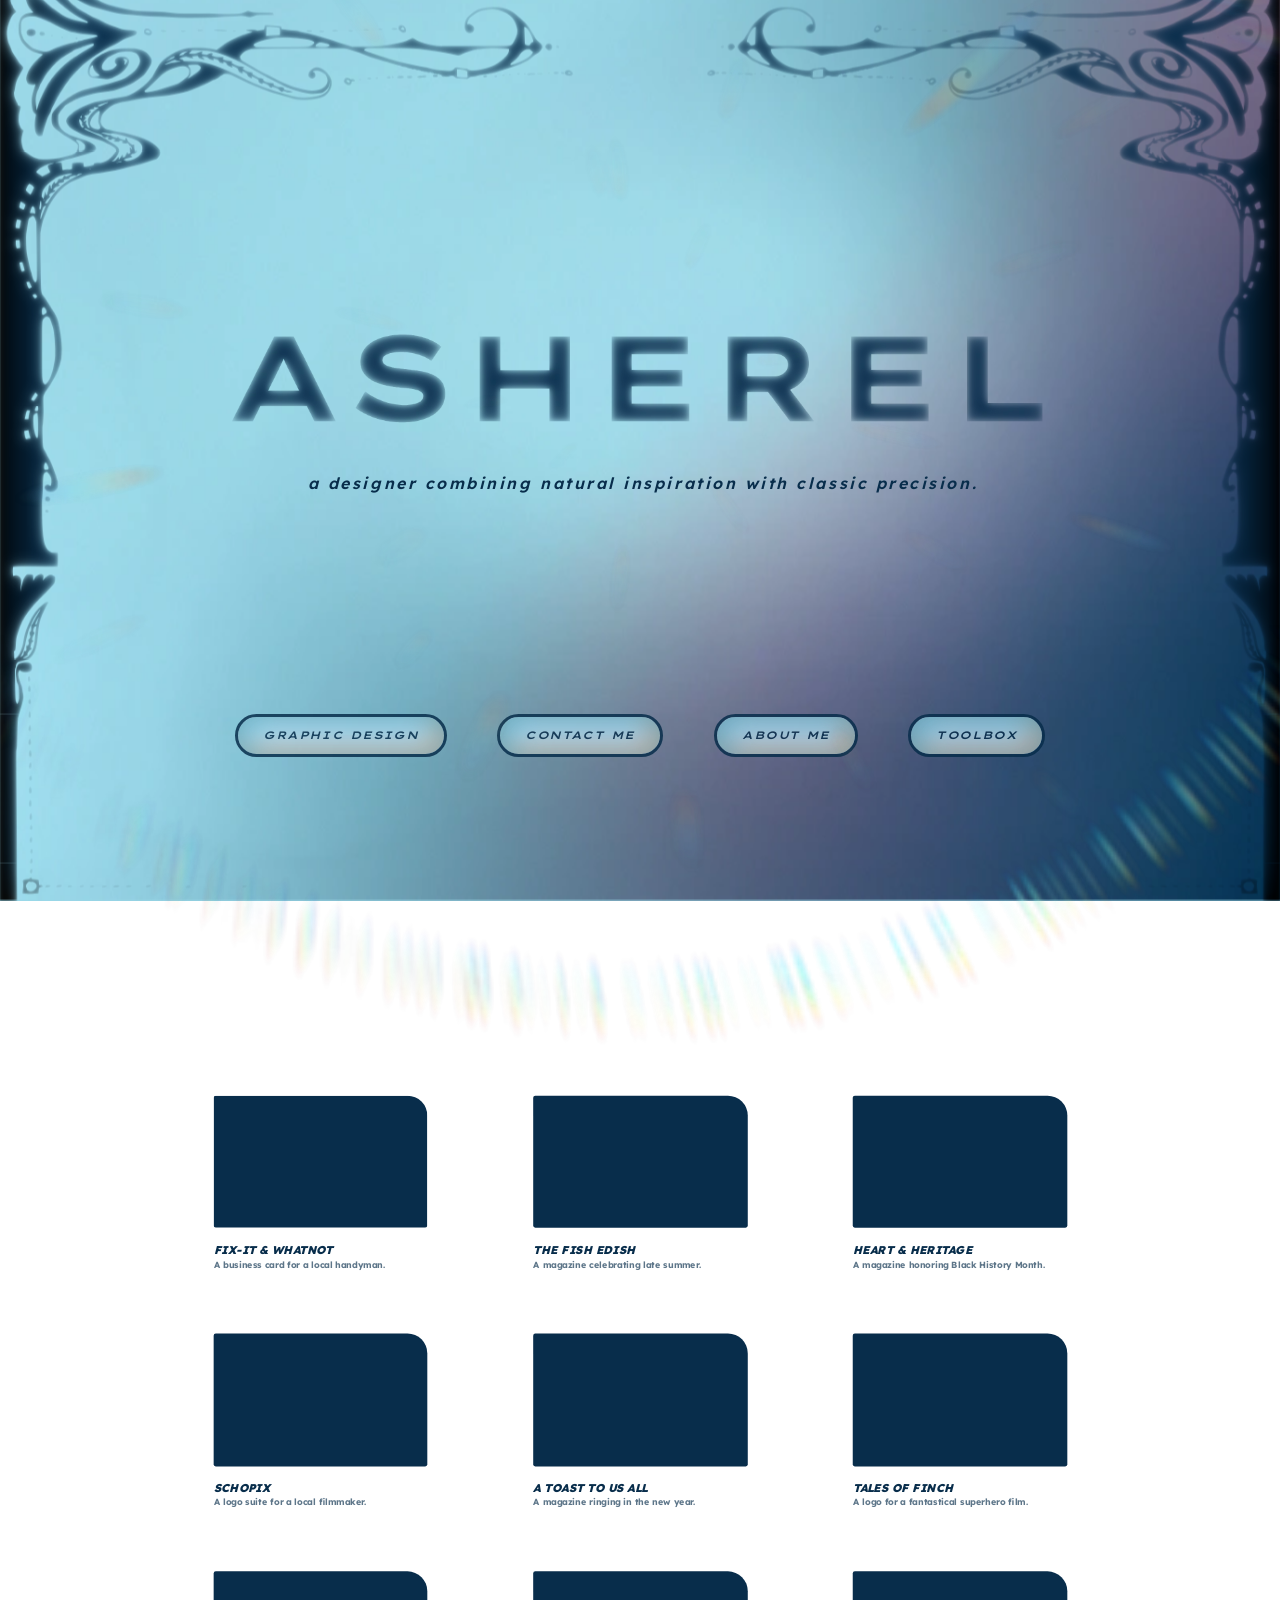
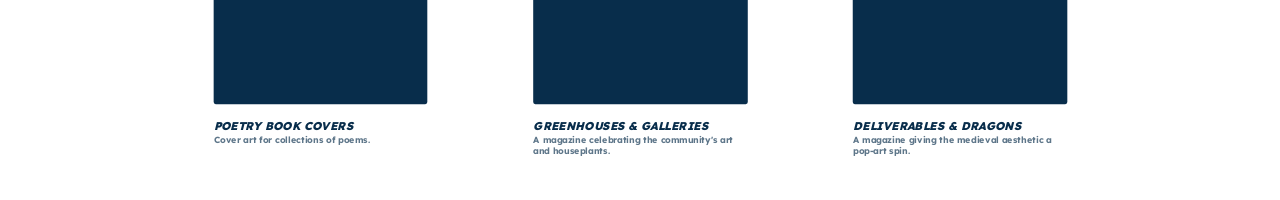
==== commit 7b967499: "Update index.html" ====
--- a/index.html
+++ b/index.html
@@ -2,17 +2,18 @@
 <html lang="en">
 <head>
 <meta charset="UTF-8">
-<title>Portfolio</title>
+<title>Asherel | Graphic Designer</title>
 <link rel="preconnect" href="https://fonts.googleapis.com">
+<link href="https://fonts.googleapis.com/css2?family=Lexend+Zetta:wght@400;500;600;700&family=Lexend:wght@400;500;600&display=swap" rel="stylesheet">
 <link rel="preconnect" href="https://fonts.gstatic.com" crossorigin>
-<link href="https://fonts.googleapis.com/css2?family=Dosis:wght@400;500;600;700;800&family=Boldonse:ital,wght@0,400;0,500;0,600;0,700;1,500;1,600&display=swap" rel="stylesheet">
+
 
 <style>
 * { margin:0; padding:0; box-sizing:border-box; }
 
 body {
   overflow: hidden;
-  font-family: 'Dosis', sans-serif;
+  font-family: 'Lexend', sans-serif;
 }
 
 
@@ -64,21 +65,22 @@
 
 /* ── OGEE ── */
 .ogee-shape-group {
-  position: absolute;
-  top: 5vh; left: 30vw;
-  height: 90vh; width: auto;
-  z-index: 999;
+  position: fixed;
+  top: 0; left: 0;
+  height: 100vh; width: auto;
+  z-index: -1;
   pointer-events: none;
 }
+.ogee-shape-group canvas{position:absolute;left:25vw;top:0;width:352vh;height:100%;display:block}
 .ogee-shape-group svg {
-  width: auto; height: 100%;
+  margin-left: 25vw; width: 352vh; height: 100%;
   display: block; overflow: visible;
 }
 
 /* ── LAYOUT ── */
 .main-scroll {
-  display: flex;
-  width: 200vw; height: 100vh;
+  display: flex; flex-direction: column;
+  width: 100vw; height: 200vh;
 }
 .screen {
   width: 100vw; height: 100vh;
@@ -89,13 +91,13 @@
   width: 100vw; height: 100vh;
   overflow: hidden; flex-shrink: 0;
 }
-.graphic-scroll { height: 400vh; position: relative; }
+.graphic-scroll { height: auto; position: relative; }
 .bottom-horizontal {
   display: flex;
   width: 200vw; height: calc(100vh + 2px);
   position: relative;
   z-index: 2;
-  background: #99d7e8;
+  background: linear-gradient(to right,transparent 0,transparent 100vw,#99d7e8 100vw);
   margin-top: -0.3vh;
 }
 
@@ -119,7 +121,7 @@
   z-index: 100;
 }
 .nav a {
-  font-family: 'Dosis', sans-serif;
+  font-family: 'Lexend', sans-serif;
   font-weight: 700;
   font-style: italic;
   font-size: clamp(0.65rem, 1vw, 1rem);
@@ -129,7 +131,7 @@
   text-transform: uppercase;
   cursor: pointer;
   opacity: 1;
-  transition: color 0.8s ease;
+  transition: color 0.3s ease;
 }
 .nav a:hover { color: #8adbf8; }
 /* Dark nav variant for light-background screens */
@@ -150,17 +152,17 @@
   pointer-events: all;
 }
 .nav-home a {
-  font-family: 'Boldonse', serif;
+  font-family: 'Lexend Zetta', serif;
   font-weight: 600;
   font-style: italic;
-  font-size: clamp(1.5rem, 3.2vw, 5rem);
+  font-size: clamp(1.05rem, 2.24vw, 3.5rem);
   color: #99d7e8;
   text-decoration: none;
   text-transform: uppercase;
   letter-spacing: 0.05em;
   cursor: pointer;
   line-height: 1;
-  transition: color 0.8s ease;
+  transition: color 0.3s ease;
   display: flex;
   align-items: center;
   gap: 1em;
@@ -168,23 +170,7 @@
 .nav-home a:hover { color: #8adbf8; }
 
 /* Hand pointer on nav hover */
-.nav-hand {
-  display: inline-block;
-  height: 0.85em;
-  width: 1.5em;
-  background-image: url("[data-uri]");
-  background-image: url("[data-uri]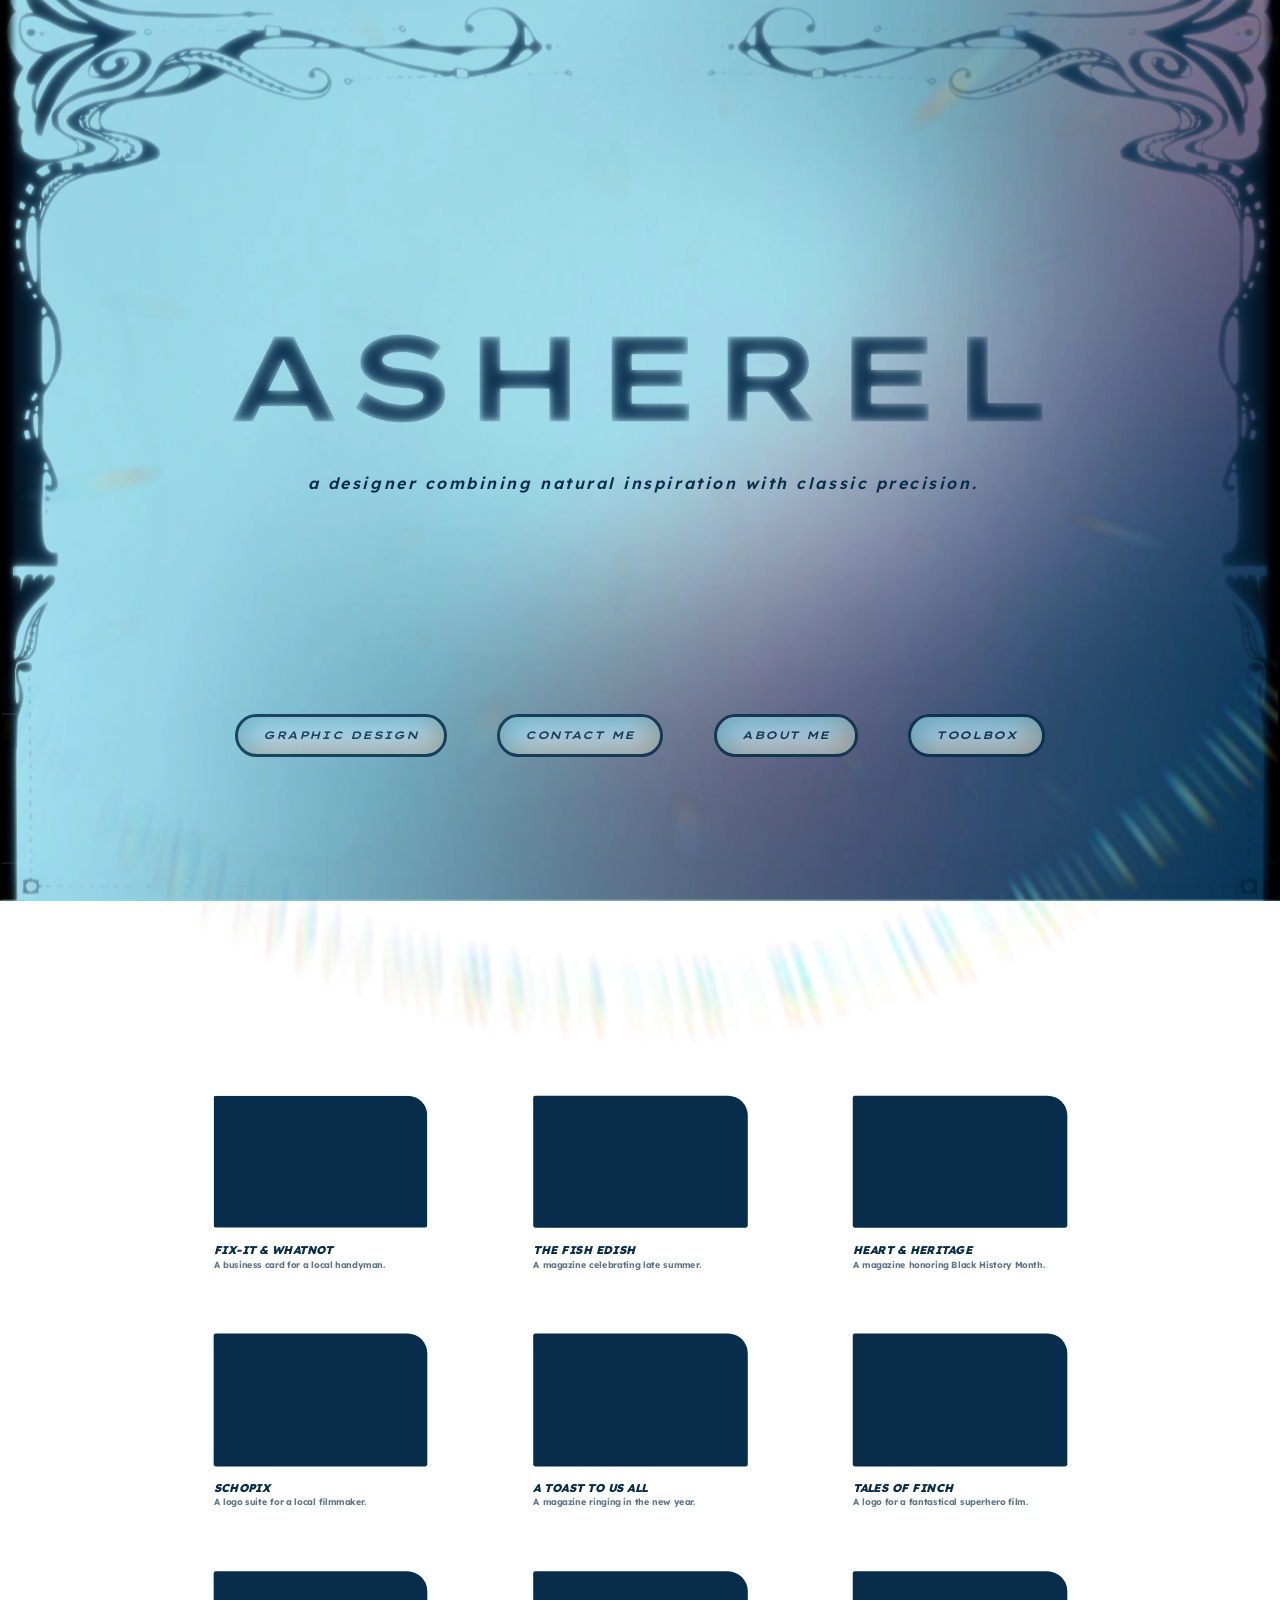
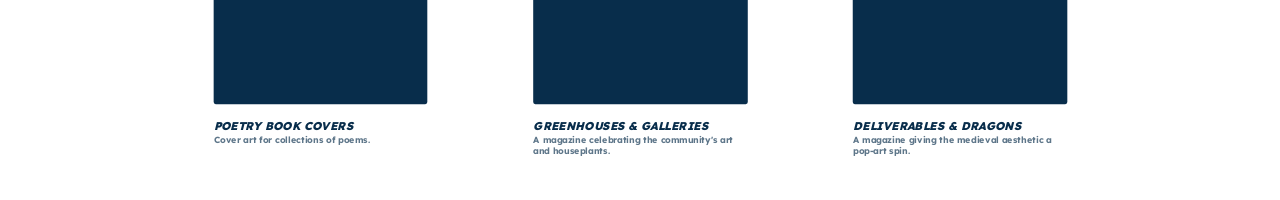
==== commit b3535ca8: "Update index.html" ====
--- a/index.html
+++ b/index.html
@@ -998,7 +998,8 @@
 #toolbox .tb-tool h3{font-family:'Lexend Zetta',serif;font-weight:600;font-style:italic;text-transform:uppercase;letter-spacing:.05em;font-size:1.1rem;margin:0}
 #toolbox .tb-tool p{font-family:'Lexend',sans-serif;font-size:1rem;line-height:1.5;color:#c3e6f2;margin:0}
 #toolbox .tb-tool span{margin-top:auto;font-family:'Lexend',sans-serif;font-weight:600;color:#8adbf8}
-</style><style>#homeNav a{box-shadow:inset 5px 5px 28px 2px rgba(26,170,218,.55),inset -5px -5px 28px 2px rgba(255,120,40,.55)!important;font-size:clamp(.39375rem,.84vw,1.3125rem)!important}</style><style>#homeNav a{background:rgba(185,230,255,1)!important;opacity:.85!important}#homeNav a:hover{background:rgba(223,244,255,1)!important}#homeNav{justify-content:space-between!important;gap:0!important;bottom:calc(5vh + 2.4vh + 6.5vh + 2vh)!important}</style><style>#homeNav a{box-shadow:0 0 29px 2px rgba(138,219,248,.325),inset 5px 5px 28px 2px rgba(26,170,218,.55),inset -5px -5px 28px 2px rgba(255,120,40,.55)!important}#homeNav a{transition:background .3s ease,color .3s ease,box-shadow .3s ease!important}#homeNav a:hover,#homeNav a:focus-visible{box-shadow:0 0 29px 2px rgba(138,219,248,.65),inset 5px 5px 28px 2px rgba(26,170,218,.55),inset -5px -5px 28px 2px rgba(255,120,40,.55)!important}</style><style>#flare .fl-hx{animation:none!important}@media (prefers-reduced-motion:reduce){#flare .fl-hx{animation:none}}</style><style id="staticBgCss">#bgShift{position:fixed;left:0;top:0;width:100vw;height:100vh;z-index:-1;pointer-events:none;background:#99d7e8 url("[data-uri]") 0 0/100% 100% no-repeat;will-change:transform;transform-origin:0 0;transform:translate3d(0,-11.5vh,0) scale(1,1.115)}:root{--fs:min(100vh/1080,96vw/1376)}#frameLd,#frameRd{position:fixed;top:0;box-sizing:border-box;width:calc(617*var(--fs));height:100vh;z-index:-1;pointer-events:none;border-style:solid;border-width:calc(880*var(--fs)) 0 calc(40*var(--fs)) 0;border-image-slice:880 0 40 0 fill;border-image-repeat:stretch;will-change:transform;transform:translate3d(0,-11.5vh,0) scale(1.115)}#frameLd{left:0;transform-origin:0 0;border-image-source:url("[data-uri]")}#frameRd{right:0;transform-origin:100% 0;border-image-source:url("[data-uri]")}#ogeeGroup{display:none!important}#bg,#radial,#solidExt,.white-fill{display:none!important}#ogeeGroup{visibility:hidden!important}#persistNav a,#persistNav a.nav-selected,.gd-section-title,.card-title,.card-sub{color:#082d4b!important}#homeNav a{background:rgba(185,230,255,var(--ba,1))!important;border-color:rgba(8,45,75,var(--ba,1))!important;box-shadow:inset 5px 5px 28px 2px rgba(26,170,218,calc(.55*var(--ba,1))),inset -5px -5px 28px 2px rgba(255,120,40,calc(.55*var(--ba,1)))!important;opacity:var(--bo,.85)!important;will-change:transform}#contactWrap .ogee-about-group{visibility:hidden!important}#blurStrip{visibility:hidden!important}#homeNav{left:17.5vw!important;right:17.5vw!important;width:65vw!important}#homeNav a,#persistNav a{font-family:'Lexend Zetta',serif!important;font-weight:600!important;font-style:italic!important;letter-spacing:0.04em!important;text-transform:uppercase!important;line-height:normal!important}#homeNav a,#persistNav a:not(.nav-selected){font-size:clamp(0.66rem,0.88vw,0.95rem)!important}#homeNav a{transition:color .25s ease,background .25s ease,box-shadow .25s ease,border-color .25s ease!important}#homeNav.morphing a{transition:none!important}#persistNav a{transition:color .3s ease!important}</style><style id="nameBaked">#nsName{visibility:hidden!important}</style>
+</style><style>#homeNav a{box-shadow:inset 5px 5px 28px 2px rgba(26,170,218,.55),inset -5px -5px 28px 2px rgba(255,120,40,.55)!important;font-size:clamp(.39375rem,.84vw,1.3125rem)!important}</style><style>#homeNav a{background:rgba(185,230,255,1)!important;opacity:.85!important}#homeNav a:hover{background:rgba(223,244,255,1)!important}#homeNav{justify-content:space-between!important;gap:0!important;bottom:calc(5vh + 2.4vh + 6.5vh + 2vh)!important}</style><style>#homeNav a{box-shadow:0 0 29px 2px rgba(138,219,248,.325),inset 5px 5px 28px 2px rgba(26,170,218,.55),inset -5px -5px 28px 2px rgba(255,120,40,.55)!important}#homeNav a{transition:background .3s ease,color .3s ease,box-shadow .3s ease!important}#homeNav a:hover,#homeNav a:focus-visible{box-shadow:0 0 29px 2px rgba(138,219,248,.65),inset 5px 5px 28px 2px rgba(26,170,218,.55),inset -5px -5px 28px 2px rgba(255,120,40,.55)!important}</style><style>#flare .fl-hx{animation:none!important}@media (prefers-reduced-motion:reduce){#flare .fl-hx{animation:none}}</style><style id="staticBgCss">#bgShift{position:fixed;left:0;top:0;width:100vw;height:100vh;z-index:-1;pointer-events:none;background:#99d7e8 url("[data-uri]") 0 0/100% 100% no-repeat;will-change:transform;transform-origin:0 0;transform:translate3d(0,-11.5vh,0) scale(1,1.115)}:root{--fs:min(100vh/1080,96vw/1376)}#frameLd,#frameRd{position:fixed;top:0;box-sizing:border-box;width:calc(617*var(--fs));height:100vh;z-index:-1;pointer-events:none;border-style:solid;border-width:calc(880*var(--fs)) 0 calc(40*var(--fs)) 0;border-image-slice:880 0 40 0 fill;border-image-repeat:stretch;will-change:transform;transform:translate3d(0,-11.5vh,0) scale(1.115)}#edgeBlk{position:fixed;left:0;top:0;width:100vw;height:100vh;z-index:100001;pointer-events:none;background:linear-gradient(90deg,#000 2px,transparent 2px,transparent calc(100% - 2px),#000 calc(100% - 2px))}
+#frameLd{left:0;transform-origin:0 0;border-image-source:url("[data-uri]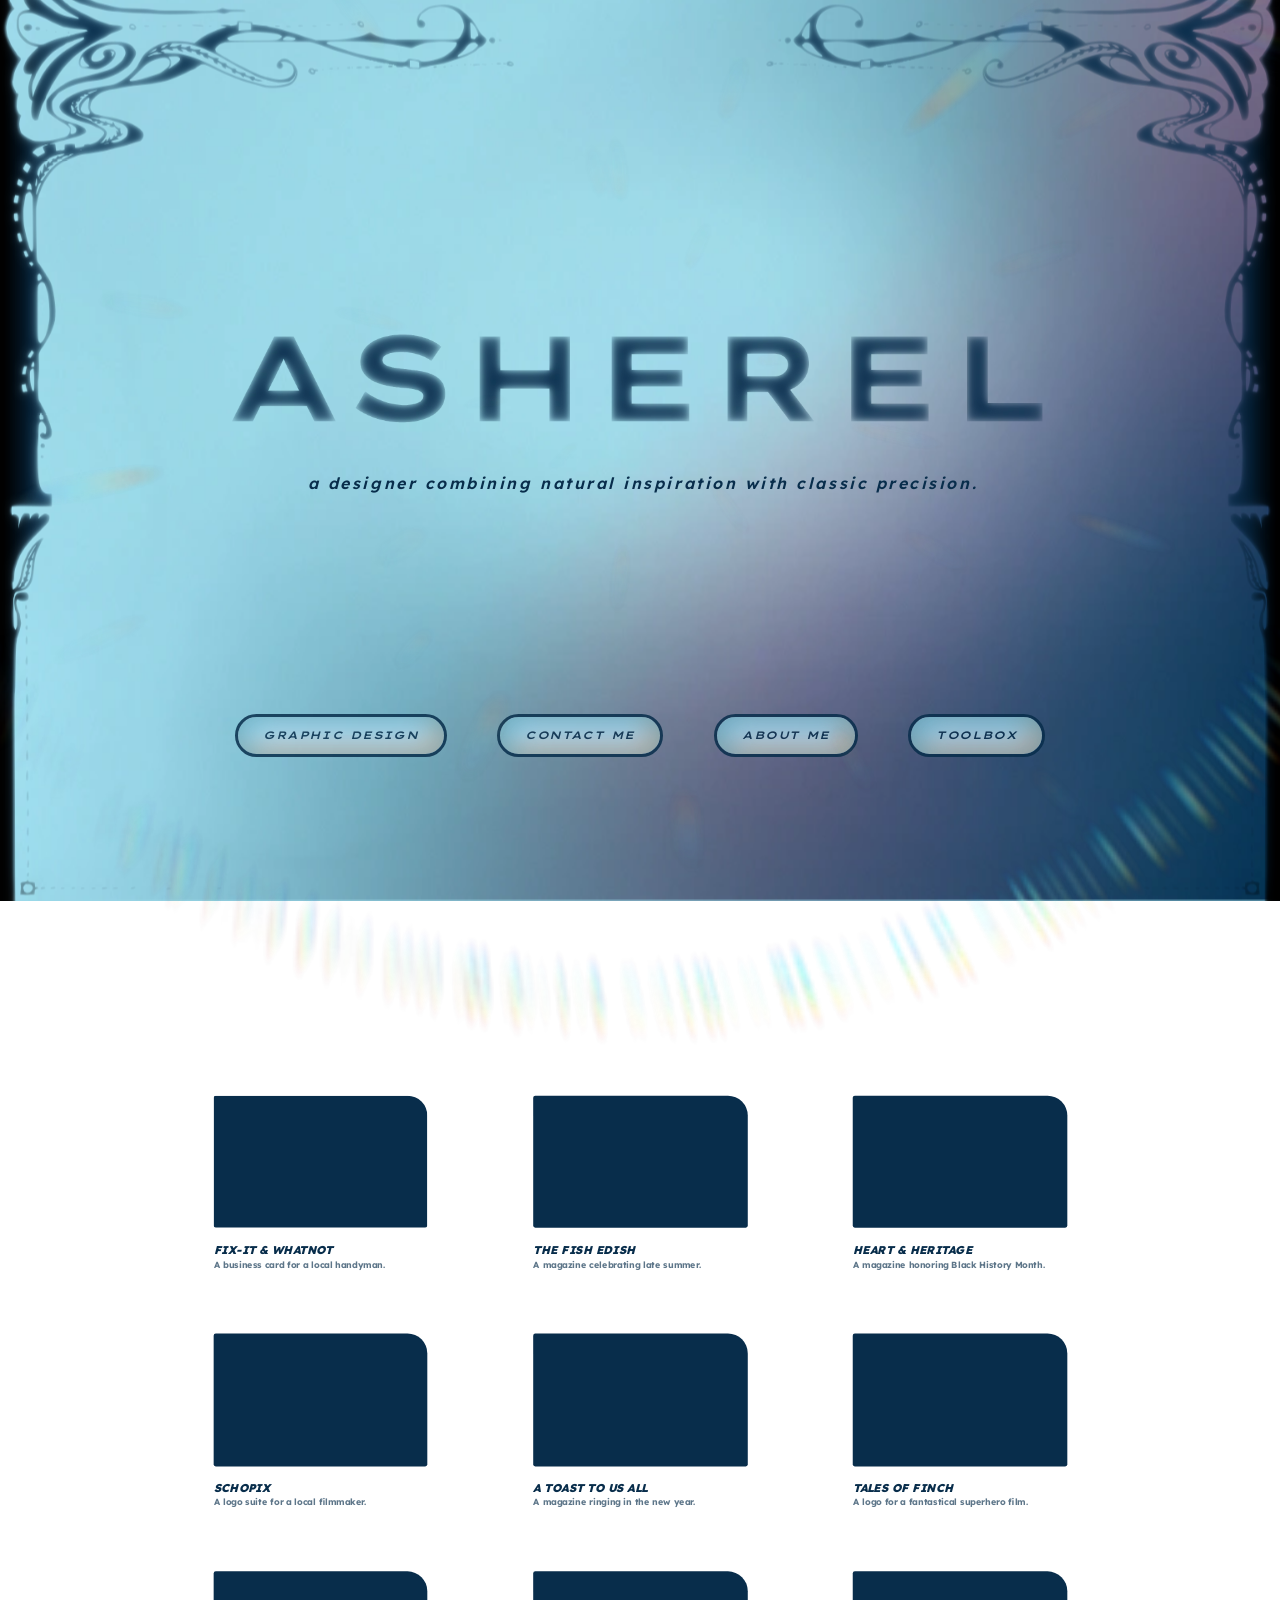
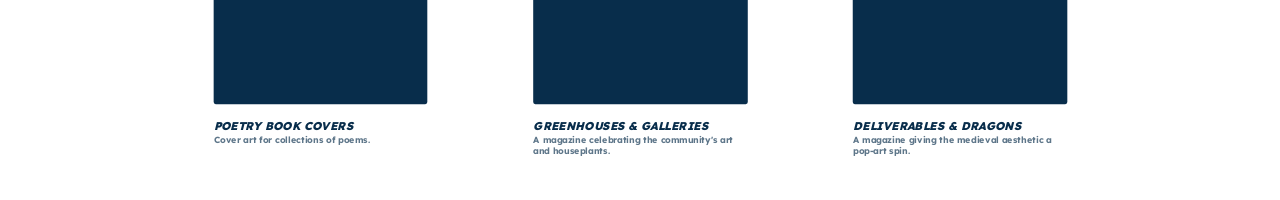
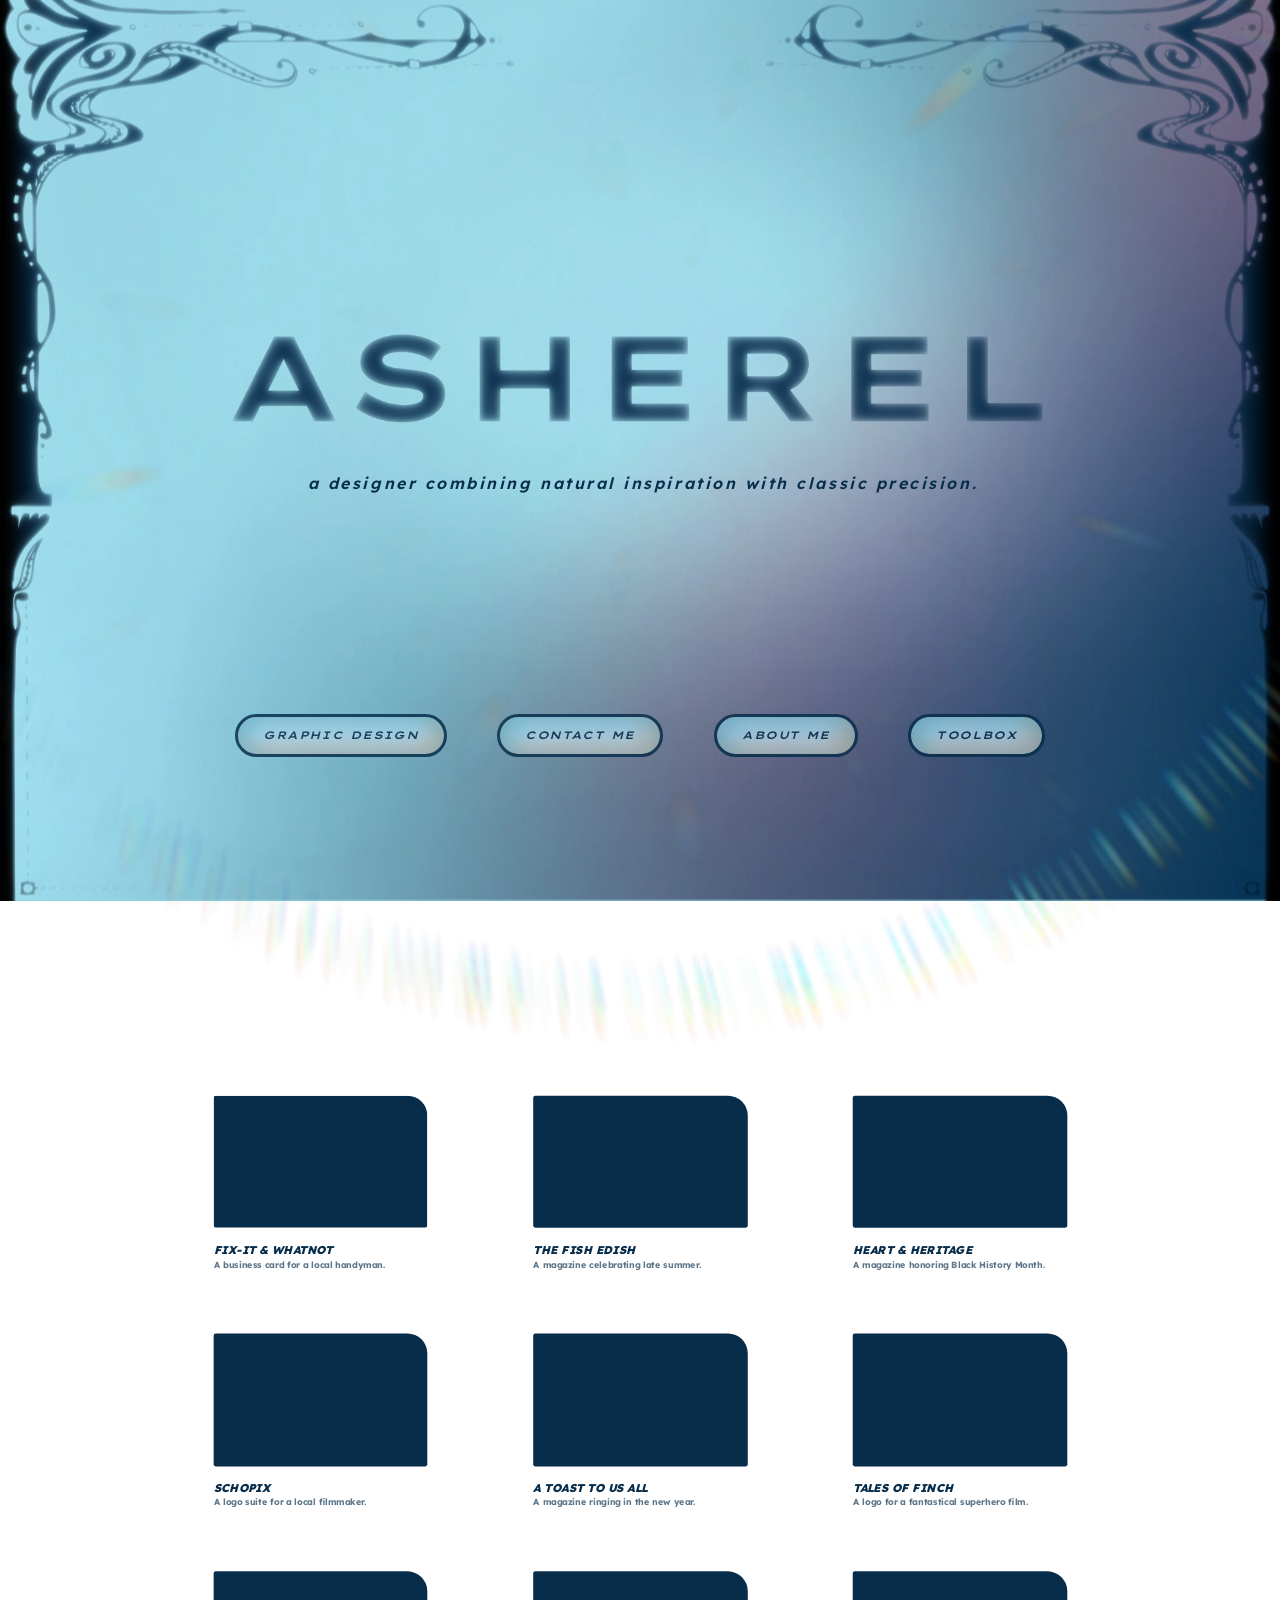
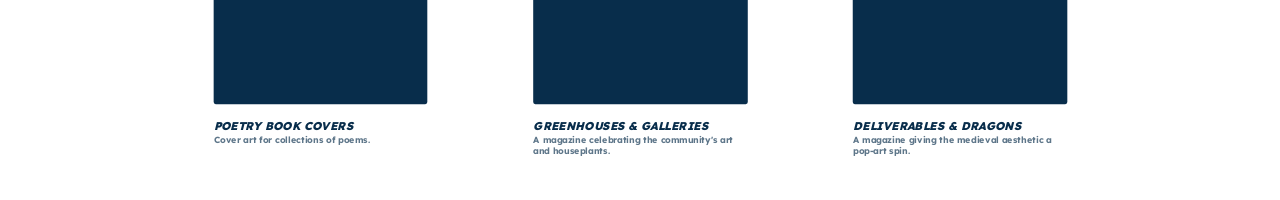
